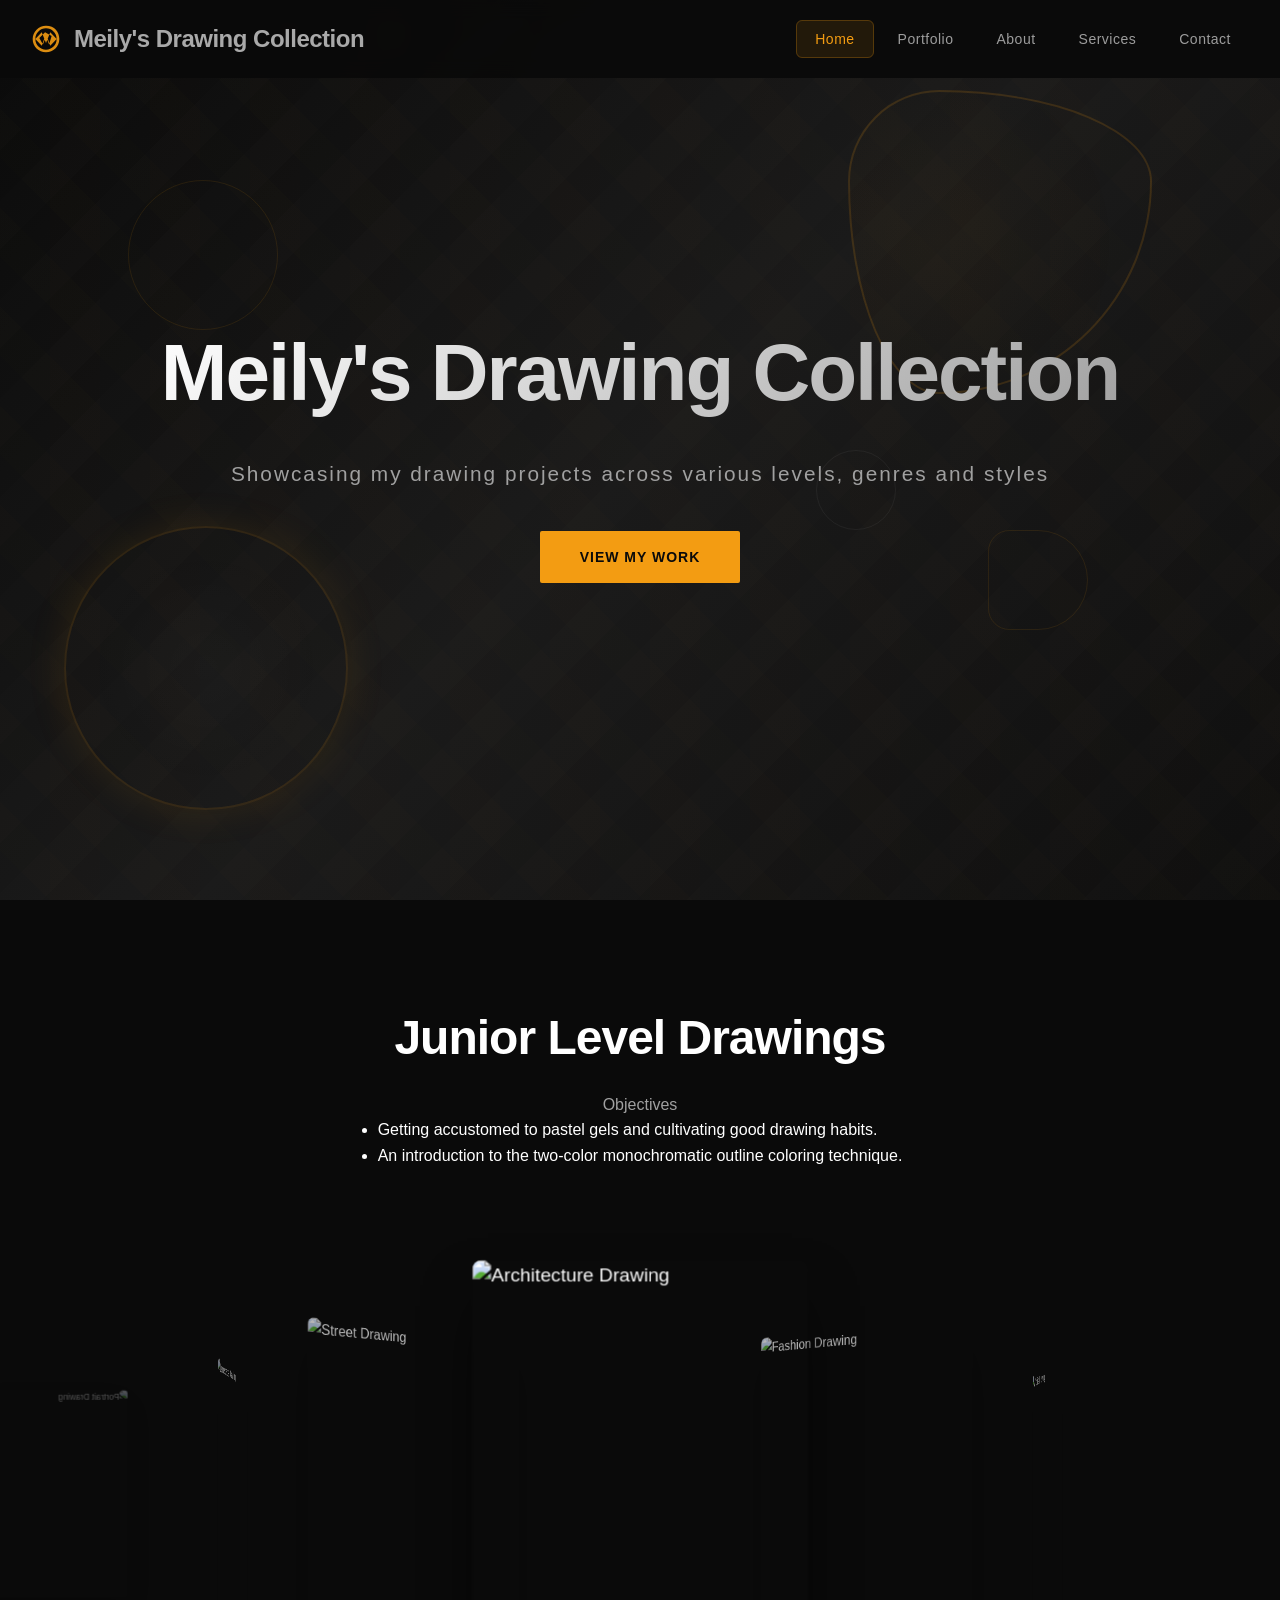
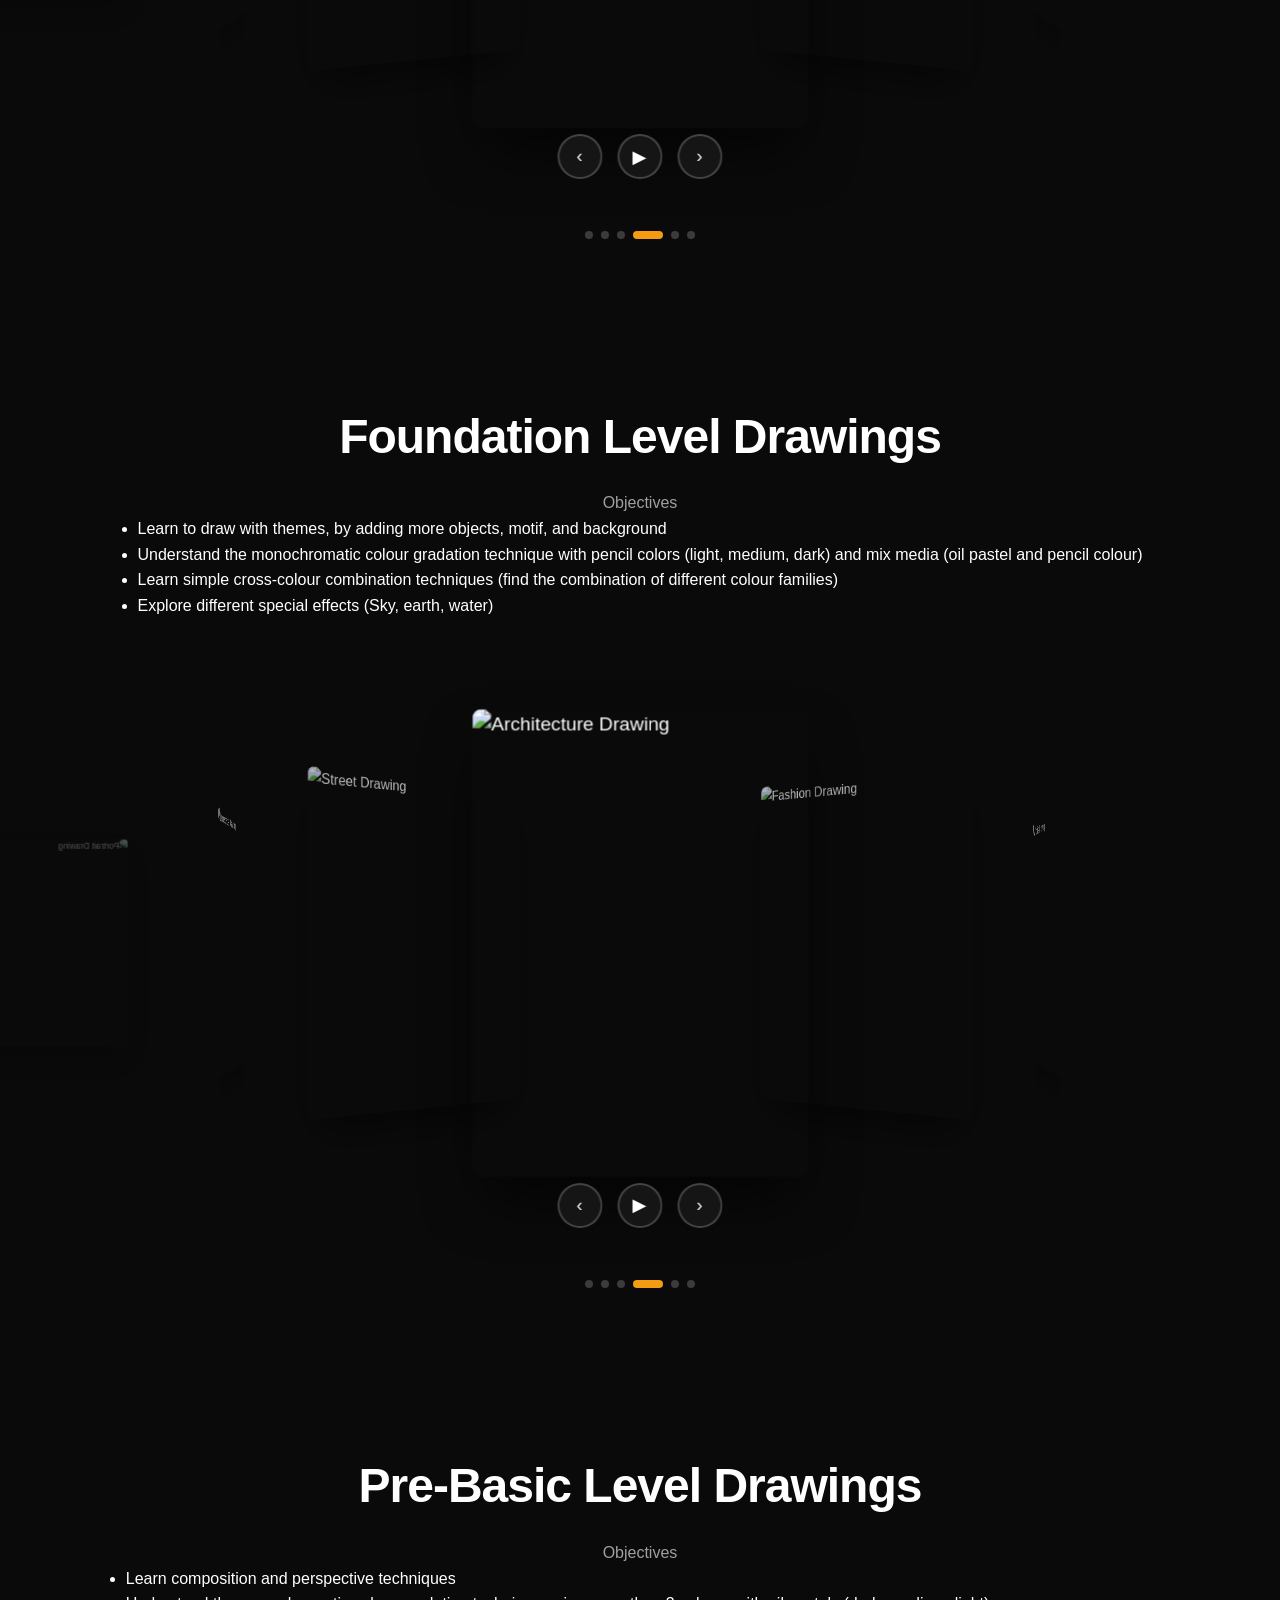
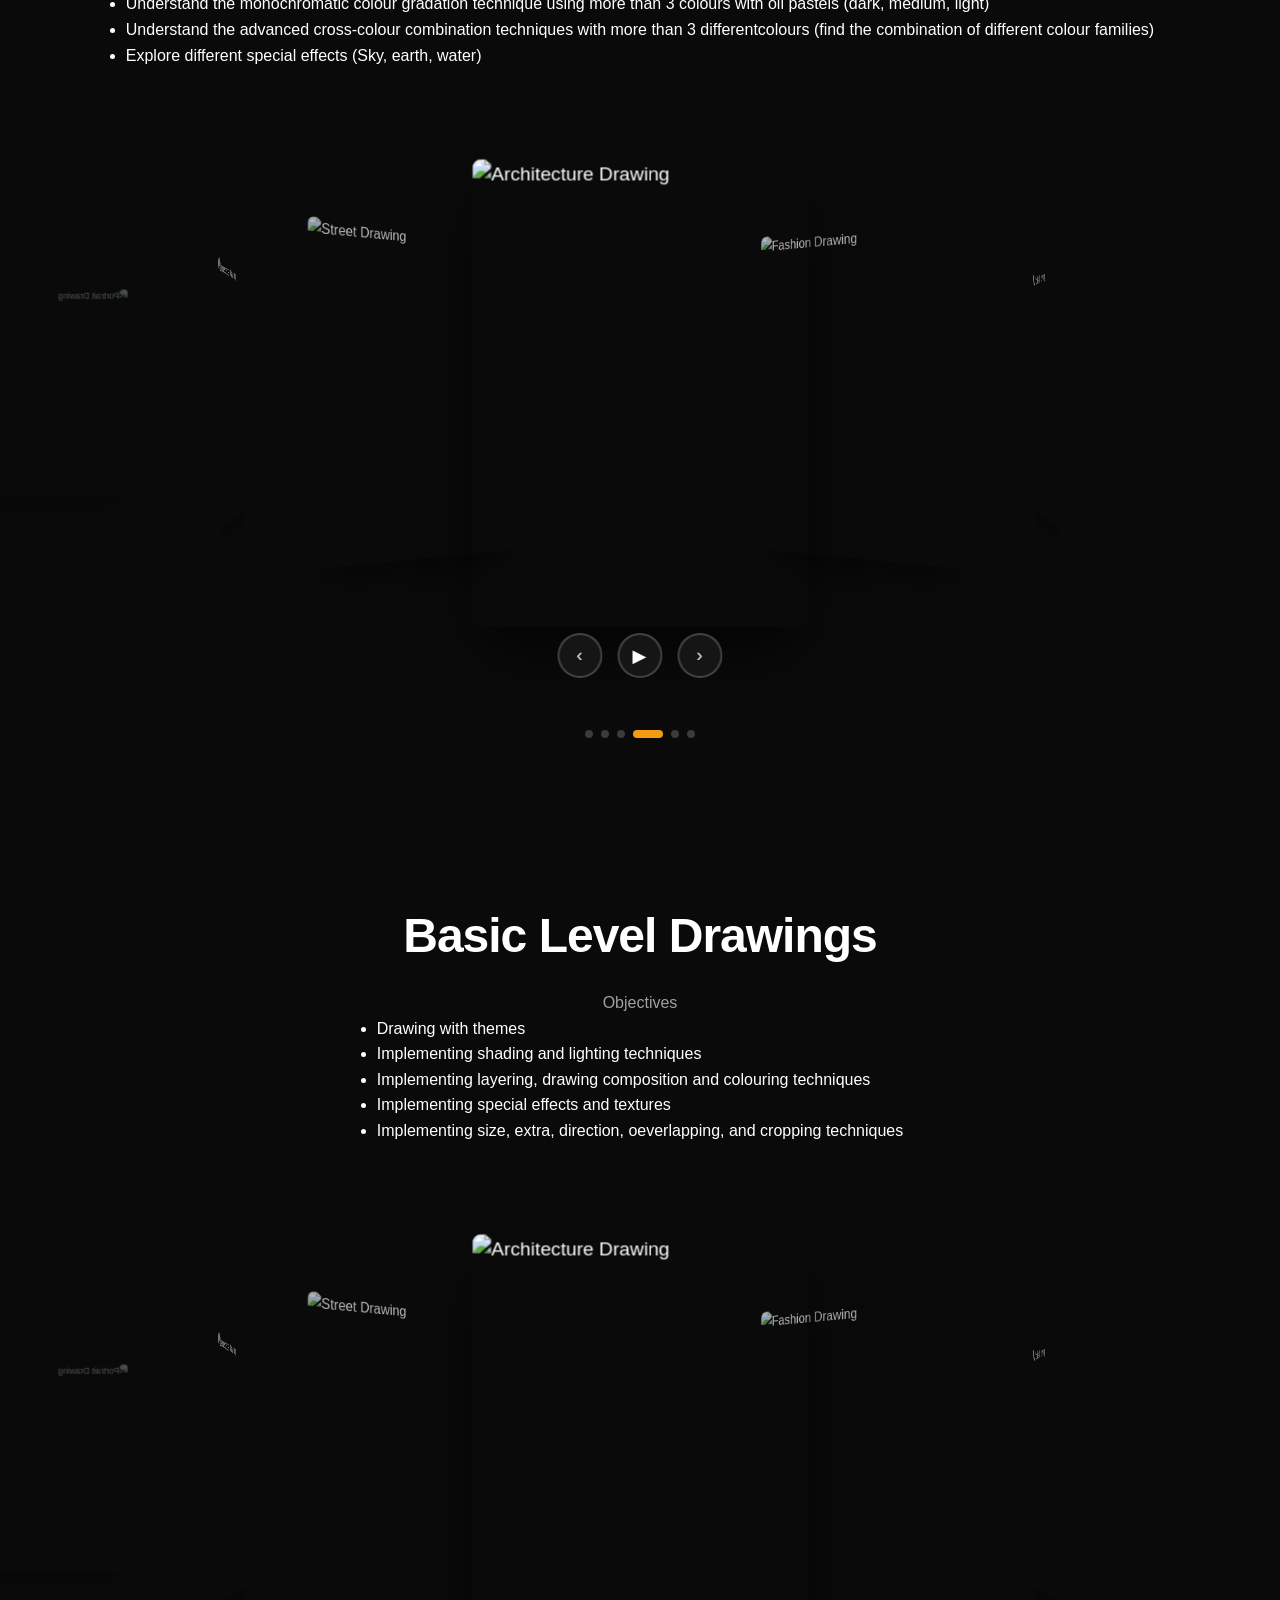
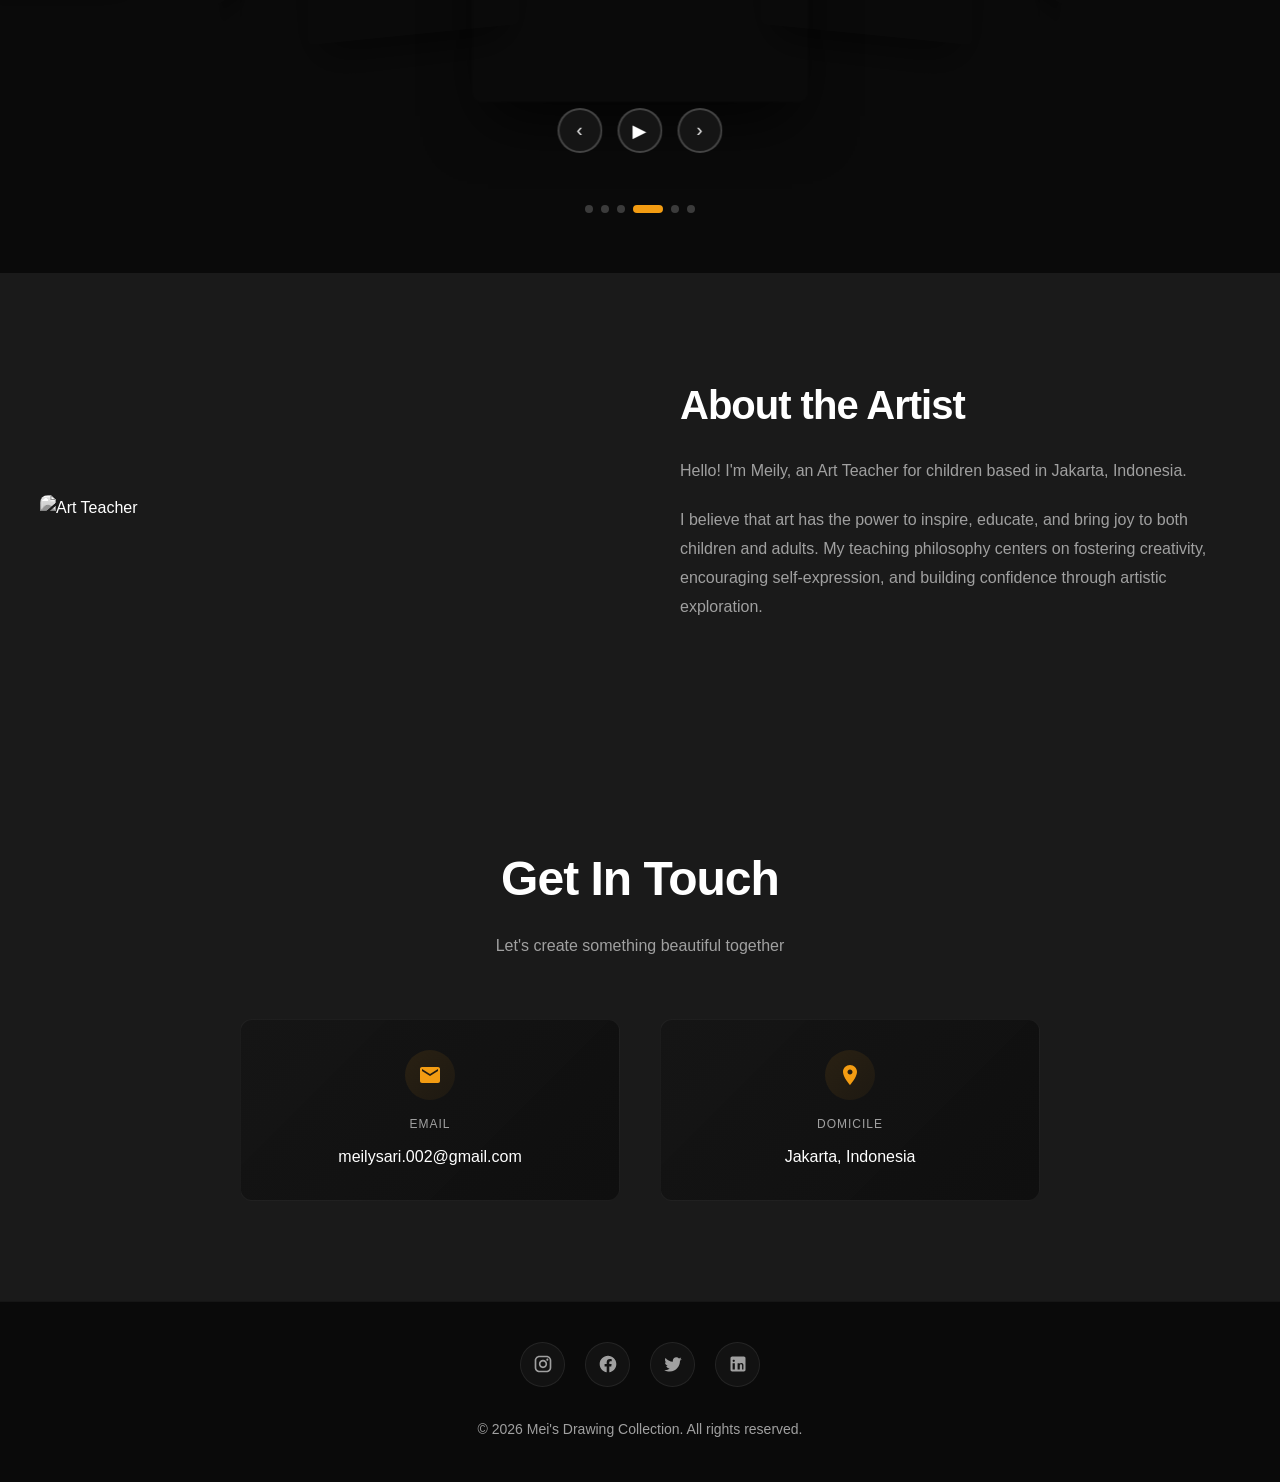
==== index.html @ 131a9d65 "Rename index2.html to index.html" ====
<!DOCTYPE html>
<html lang="en">
<head>
    <meta charset="UTF-8">
    <meta name="viewport" content="width=device-width, initial-scale=1.0">
    <title>Meily's Drawing Collection</title>
    <link rel="stylesheet" href="style2.css">
<!--

-->
</head>
<body>
    <!-- Loading Screen -->
    <div class="loading-screen" id="loadingScreen">
        <div class="loader"></div>
    </div>

    <!-- Header Navigation -->
    <header id="header">
        <nav>
            <a href="#home" class="logo">
                <svg viewBox="0 0 24 24" xmlns="http://www.w3.org/2000/svg">
                    <path d="M12 20C16.4 20 20 16.4 20 12C20 7.6 16.4 4 12 4C7.6 4 4 7.6 4 12C4 16.4 7.6 20 12 20M12 2C18.5 2 22 6.5 22 12C22 17.5 17.5 22 12 22C6.5 22 2 17.5 2 12C2 6.5 6.5 2 12 2M14.3 16.2L12 10L9.7 16.2L7 11.3L11.3 7L16.2 9.7L14.3 16.2M8.8 17L12 8L15.2 17L20 12L15.2 7L12 15L8.8 7L4 12L8.8 17Z"/>
                </svg>
                Meily's Drawing Collection
            </a>
            <ul class="nav-menu" id="navMenu">
                <li><a href="#home">Home</a></li>
                <li><a href="#portfolio">Portfolio</a></li>
                <li><a href="#about">About</a></li>
                <li><a href="#services">Services</a></li>
                <li><a href="#contact">Contact</a></li>
            </ul>
            <div class="menu-toggle" id="menuToggle">
                <span></span>
                <span></span>
                <span></span>
            </div>
        </nav>
    </header>

    <!-- Hero Section -->
    <section class="hero-section" id="home">
        <div class="hero-bg"></div>
        <div class="hero-shapes">
            <div class="floating-accent accent-1"></div>
            <div class="floating-accent accent-2"></div>
            <div class="floating-accent accent-3"></div>
        </div>
        <div class="hero-content reveal">
            <h1 class="hero-title">Meily's Drawing Collection</h1>
            <p class="hero-subtitle">Showcasing my drawing projects across various levels, genres and styles</p>
            <a href="#portfolio" class="cta-button">View My Work</a>
        </div>
    </section>

    <!-- Section Junior  -->
    <section class="portfolio-section" id="portfolio">
        <div class="section-header reveal">
            <h2 class="section-title">Junior Level Drawings</h2>
            <p class="section-subtitle">Objectives
                <ul style="text-align: left;">
                    <li>Getting accustomed to pastel gels and cultivating good drawing habits.</li>
                    <li>An introduction to the two-color monochromatic outline coloring technique.</li>
                </ul>
            </p>
        </div>

        <div class="coverflow-wrapper">
            <div class="coverflow-container" id="coverflowContainer">
                <!-- Junior Drawing 1 -->
                <div class="coverflow-item" data-index="0">
                    <img src="https://1drv.ms/i/c/ac53d8ec6e57d956/IQS_cByRU0D2QLh5yYr8UnWiAbpemM-QkU2bBr7iDI1usyY?width=2480&height=256" alt="Portrait Drawing" class="portfolio-image">
                </div>
                <!-- Junior Drawing 2 -->
                <div class="coverflow-item" data-index="1">
                    <img src="https://1drv.ms/i/c/ac53d8ec6e57d956/IQTS1OLnjafGT5siJeo9fgveAVx5fYFuPhZshMGn3Wwfw8M?width=2480&height=256" alt="Landscape Drawing" class="portfolio-image">
                    
                </div>
                <!-- Junior Drawing 3 -->
                <div class="coverflow-item" data-index="2">
                    <img src="https://1drv.ms/i/c/ac53d8ec6e57d956/IQTyA7u1B7Q7RIpHFqXCAoz4AY5opsoiIgbyuAWOi-Kr_eg?width=2480&height=256" alt="Street Drawing" class="portfolio-image">
                </div>

                <!-- Junior Drawing 4 -->
                <div class="coverflow-item" data-index="3">
                    <img src="https://1drv.ms/i/c/ac53d8ec6e57d956/IQRDZ-bz1NCDS4A3jJJdZtBjARpxjvk1rSzqmfIIe0i3tC4?width=2480&height=256" alt="Architecture Drawing" class="portfolio-image">
                </div>

                <!-- Junior Drawing 5 -->
                <div class="coverflow-item" data-index="4">
                    <img src="https://1drv.ms/i/c/ac53d8ec6e57d956/IQQ0sqCBtdqTSKTWullDzIZnAU0PYhQfrq-JQfpkmzqGZqA?width=2480&height=256" alt="Fashion Drawing" class="portfolio-image">
                </div>

                <!-- Junior Drawing 6 -->
                <div class="coverflow-item" data-index="5">
                    <img src="https://1drv.ms/i/c/ac53d8ec6e57d956/IQTMW1s9boGtTb4WKSRE-piTAdl590g84OwEQRVhMoJdUvs?width=2480&height=256" alt="Wildlife Drawing" class="portfolio-image">
                </div>
                <!-- Abstract Photography -->
                <!--<div class="coverflow-item" data-index="8">
                    <img src="E:\BELAJAR\PORTO_DRAWINGS\templatemo_615_amber_folio\templatemo_615_amber_folio\images\Junior Level Drawings\Junior Level Drawings.9.png" alt="Abstract Photography" class="portfolio-image">
                    <div class="portfolio-overlay">
                        <div class="portfolio-category">Abstract</div>
                        <h3 class="portfolio-title">Creative Vision</h3>
                        <p class="portfolio-description">Artistic and experimental works</p>
                    </div>
                </div>-->
            </div>

            <!-- Navigation Controls -->
            <div class="coverflow-controls">
                <button class="control-btn prev-btn" id="prevBtn">‹</button>
                <button class="control-btn play-pause-btn" id="playPauseBtn">▶</button>
                <button class="control-btn next-btn" id="nextBtn">›</button>
            </div>

            <!-- Indicators -->
            <div class="indicators" id="indicators">
                <div class="indicator active" data-index="0"></div>
                <div class="indicator" data-index="1"></div>
                <div class="indicator" data-index="2"></div>
                <div class="indicator" data-index="3"></div>
                <div class="indicator" data-index="4"></div>
                <div class="indicator" data-index="5"></div>
            </div>
        </div>
    </section>

    <!-- Section Foundation Level Drawings -->
    <section class="portfolio-section" id="portfolio-foundation">
        <div class="section-header reveal">
            <h2 class="section-title">Foundation Level Drawings</h2>
            <p class="section-subtitle">Objectives
                <ul style="text-align: left;">
                    <li>Learn to draw with themes, by adding more objects, motif, and background</li>
                    <li>Understand the monochromatic colour gradation technique with pencil colors (light, medium, dark) and mix media (oil pastel and pencil colour)</li>
                    <li>Learn simple cross-colour combination techniques (find the combination of different colour families) </li>
                    <li>Explore different special effects (Sky, earth, water)</li>
                </ul>
            </p>
        </div>

        <div class="coverflow-wrapper">
            <div class="coverflow-container" id="coverflowContainer">
                <!-- Foundation Drawing 1 -->
                <div class="coverflow-item" data-index="0">
                    <img src="https://1drv.ms/i/c/ac53d8ec6e57d956/IQSWNCsLBwFbQ6fz2uQ-r8HSATMRu3AS4cfFN5zoYkMJx1E?width=2480&height=256" alt="Portrait Drawing" class="portfolio-image">
                </div>
                <!-- Foundation Drawing 2 -->
                <div class="coverflow-item" data-index="1">
                    <img src="https://1drv.ms/i/c/ac53d8ec6e57d956/IQRi9CosZkP7TKVJ1Yv3g1wQATBEFEDpPUPn6h80-xTP1Gw" alt="Landscape Drawing" class="portfolio-image">
                    
                </div>
                <!-- Foundation Drawing 3 -->
                <div class="coverflow-item" data-index="2">
                    <img src="https://1drv.ms/i/c/ac53d8ec6e57d956/IQSkswN0p1rHSI88GBc-TbpbAW6RVn9dn4uGPL_x42WJu9o?width=2480&height=256" alt="Street Drawing" class="portfolio-image">
                </div>

                <!-- Foundation Drawing 4 -->
                <div class="coverflow-item" data-index="3">
                    <img src="https://1drv.ms/i/c/ac53d8ec6e57d956/IQQu_nNlv7tHSKlqtZttVCTJAeBP2eTy2xMZ0EFdc08DO5M?width=2480&height=256" alt="Architecture Drawing" class="portfolio-image">
                </div>

                <!-- Foundation Drawing 5 -->
                <div class="coverflow-item" data-index="4">
                    <img src="https://1drv.ms/i/c/ac53d8ec6e57d956/IQSXV2JmoSSgRYufLZB0fKK7AXeuS8HQcHvTeXnT1GhcDas?width=2480&height=256" alt="Fashion Drawing" class="portfolio-image">
                </div>

                <!-- Foundation Drawing 6 -->
                <div class="coverflow-item" data-index="5">
                    <img src="https://1drv.ms/i/c/ac53d8ec6e57d956/IQRs0Eh4pd7cS4papZ_iqMKFATzjIu4_vVZjsiC5MT-ZZ34?width=2480&height=256" alt="Wildlife Drawing" class="portfolio-image">
                </div>
                <!-- Abstract Photography -->
                <!--<div class="coverflow-item" data-index="8">
                    <img src="E:\BELAJAR\PORTO_DRAWINGS\templatemo_615_amber_folio\templatemo_615_amber_folio\images\Foundation Level Drawings\Foundation Level Drawings.9.png" alt="Abstract Photography" class="portfolio-image">
                    <div class="portfolio-overlay">
                        <div class="portfolio-category">Abstract</div>
                        <h3 class="portfolio-title">Creative Vision</h3>
                        <p class="portfolio-description">Artistic and experimental works</p>
                    </div>
                </div>-->
            </div>

            <!-- Navigation Controls -->
            <div class="coverflow-controls">
                <button class="control-btn prev-btn" id="prevBtn">‹</button>
                <button class="control-btn play-pause-btn" id="playPauseBtn">▶</button>
                <button class="control-btn next-btn" id="nextBtn">›</button>
            </div>

            <!-- Indicators -->
            <div class="indicators" id="indicators">
                <div class="indicator active" data-index="0"></div>
                <div class="indicator" data-index="1"></div>
                <div class="indicator" data-index="2"></div>
                <div class="indicator" data-index="3"></div>
                <div class="indicator" data-index="4"></div>
                <div class="indicator" data-index="5"></div>
            </div>
        </div>
    </section>

    <!-- Section Pre-Basic Level Drawings -->
    <section class="portfolio-section" id="portfolio-prebasic">
        <div class="section-header reveal">
            <h2 class="section-title">Pre-Basic Level Drawings</h2>
            <p class="section-subtitle">Objectives
                <ul style="text-align: left;">
                    <li>Learn composition and perspective techniques </li>
                    <li>Understand the monochromatic colour gradation technique using more than 3 colours with oil pastels (dark, medium, light)</li>
                    <li>Understand the advanced cross-colour combination techniques with more than 3 differentcolours (find the combination of different colour families) </li>
                    <li>Explore different special effects (Sky, earth, water)</li>
                </ul>
            </p>
        </div>

        <div class="coverflow-wrapper">
            <div class="coverflow-container" id="coverflowContainer">
                <!-- Pre-Basic Drawing 1 -->
                <div class="coverflow-item" data-index="0">
                    <img src="https://1drv.ms/i/c/ac53d8ec6e57d956/IQQAeWqKDW1qQKhaoYwKQlDtASf3zjdlOy9q5lyRW7J_QLQ?width=2480&height=256" alt="Portrait Drawing" class="portfolio-image">
                </div>
                <!-- Pre-Basic Drawing 2 -->
                <div class="coverflow-item" data-index="1">
                    <img src="https://1drv.ms/i/c/ac53d8ec6e57d956/IQTOZ1M8II9bQIkeyuDFEhkMARwSdK5l62nOsVb9jpmTemU?width=2480&height=256" alt="Landscape Drawing" class="portfolio-image">
                    
                </div>
                <!-- Pre-Basic Drawing 3 -->
                <div class="coverflow-item" data-index="2">
                    <img src="https://1drv.ms/i/c/ac53d8ec6e57d956/IQTDYm2jk_3nTIzMnhi0eeBcAYHfVdTlymjMWyVwSQEhYd4?width=2480&height=256" alt="Street Drawing" class="portfolio-image">
                </div>

                <!-- Pre-Basic Drawing 4 -->
                <div class="coverflow-item" data-index="3">
                    <img src="https://1drv.ms/i/c/ac53d8ec6e57d956/IQSrlkfFq1x5SINfSPZ2ayxOAR9Qou7nVuxqUqpHC5LKtNc?width=2480&height=256" alt="Architecture Drawing" class="portfolio-image">
                </div>

                <!-- Pre-Basic Drawing 5 -->
                <div class="coverflow-item" data-index="4">
                    <img src="https://1drv.ms/i/c/ac53d8ec6e57d956/IQRI-XZBQyeQSI5T9npsSO2HAUjNFqZ8kS6ljIBe_EnW0eo?width=2480&height=256" alt="Fashion Drawing" class="portfolio-image">
                </div>

                <!-- Pre-Basic Drawing 6 -->
                <div class="coverflow-item" data-index="5">
                    <img src="https://1drv.ms/i/c/ac53d8ec6e57d956/IQSFVZG0YzTWQ74MFVZorl_1ARPiP-Ya-sXHn2FUtM6LXIU?width=2480&height=256" alt="Wildlife Drawing" class="portfolio-image">
                </div>
                <!-- Abstract Photography -->
                <!--<div class="coverflow-item" data-index="8">
                    <img src="images\Pre-Basic Level Drawings\pre-Basic Level Drawings.9.png" alt="Abstract Photography" class="portfolio-image">
                    <div class="portfolio-overlay">
                        <div class="portfolio-category">Abstract</div>
                        <h3 class="portfolio-title">Creative Vision</h3>
                        <p class="portfolio-description">Artistic and experimental works</p>
                    </div>
                </div>-->
            </div>

            <!-- Navigation Controls -->
            <div class="coverflow-controls">
                <button class="control-btn prev-btn" id="prevBtn">‹</button>
                <button class="control-btn play-pause-btn" id="playPauseBtn">▶</button>
                <button class="control-btn next-btn" id="nextBtn">›</button>
            </div>

            <!-- Indicators -->
            <div class="indicators" id="indicators">
                <div class="indicator active" data-index="0"></div>
                <div class="indicator" data-index="1"></div>
                <div class="indicator" data-index="2"></div>
                <div class="indicator" data-index="3"></div>
                <div class="indicator" data-index="4"></div>
                <div class="indicator" data-index="5"></div>
            </div>
        </div>
    </section>

    <!-- Section Basic Level Drawings -->
    <section class="portfolio-section" id="portfolio-basic">
        <div class="section-header reveal">
            <h2 class="section-title">Basic Level Drawings</h2>
            <p class="section-subtitle">Objectives
                <ul style="text-align: left;">
                    <li>Drawing with themes</li>
                    <li>Implementing shading and lighting techniques</li>
                    <li>Implementing layering, drawing composition and colouring techniques</li>
                    <li>Implementing special effects and textures</li>
                    <li>Implementing size, extra, direction, oeverlapping, and cropping techniques</li>
                </ul>
            </p>
        </div>

        <div class="coverflow-wrapper">
            <div class="coverflow-container" id="coverflowContainer">
                <!-- Basic Drawing 1 -->
                <div class="coverflow-item" data-index="0">
                    <img src="https://1drv.ms/i/c/ac53d8ec6e57d956/IQTKzC-yybvfSLtLT88i1mBKAaKcC4fNEXTgP5IoyNUe8Ws?width=2480&height=256" alt="Portrait Drawing" class="portfolio-image">
                </div>
                <!-- Basic Drawing 2 -->
                <div class="coverflow-item" data-index="1">
                    <img src="https://1drv.ms/i/c/ac53d8ec6e57d956/IQQFf2k0BH7kQ640QMtTdHdTAUvcfWUpz7dK6K3Vx41WxgA?width=2480&height=256" alt="Landscape Drawing" class="portfolio-image">
                    
                </div>
                <!-- Basic Drawing 3 -->
                <div class="coverflow-item" data-index="2">
                    <img src="https://1drv.ms/i/c/ac53d8ec6e57d956/IQSzzYYwr26qSIMddDw9fnLbAf8ra4J8HywTCMDiZYDH3gc?width=2480&height=256" alt="Street Drawing" class="portfolio-image">
                </div>

                <!-- Basic Drawing 4 -->
                <div class="coverflow-item" data-index="3">
                    <img src="https://1drv.ms/i/c/ac53d8ec6e57d956/IQThh3lCISM0TazIjFVaZfEmASKYkpka36nOVbVYyhDSIsE?width=2480&height=256" alt="Architecture Drawing" class="portfolio-image">
                </div>

                <!-- Basic Drawing 5 -->
                <div class="coverflow-item" data-index="4">
                    <img src="https://1drv.ms/i/c/ac53d8ec6e57d956/IQTJ8Bqe7aH-SZYH2toYT8FQAW89zy2e1qJDPk2lbz5c_Hw?width=2480&height=256" alt="Fashion Drawing" class="portfolio-image">
                </div>

                <!-- Basic Drawing 6 -->
                <div class="coverflow-item" data-index="5">
                    <img src="https://1drv.ms/i/c/ac53d8ec6e57d956/IQSaPSbjR32wQ4ygFQj7kuomAWgK1NWvcYb4Y90yPt_1RUQ?width=2480&height=256" alt="Wildlife Drawing" class="portfolio-image">
                </div>
                <!-- Abstract Photography -->
                <!--<div class="coverflow-item" data-index="8">
                    <img src="images\Pre-Basic Level Drawings\pre-Basic Level Drawings.9.png" alt="Abstract Photography" class="portfolio-image">
                    <div class="portfolio-overlay">
                        <div class="portfolio-category">Abstract</div>
                        <h3 class="portfolio-title">Creative Vision</h3>
                        <p class="portfolio-description">Artistic and experimental works</p>
                    </div>
                </div>-->
            </div>

            <!-- Navigation Controls -->
            <div class="coverflow-controls">
                <button class="control-btn prev-btn" id="prevBtn">‹</button>
                <button class="control-btn play-pause-btn" id="playPauseBtn">▶</button>
                <button class="control-btn next-btn" id="nextBtn">›</button>
            </div>

            <!-- Indicators -->
            <div class="indicators" id="indicators">
                <div class="indicator active" data-index="0"></div>
                <div class="indicator" data-index="1"></div>
                <div class="indicator" data-index="2"></div>
                <div class="indicator" data-index="3"></div>
                <div class="indicator" data-index="4"></div>
                <div class="indicator" data-index="5"></div>
            </div>
        </div>
    </section>


    <!-- About Section -->
    <section class="about-section" id="about">
        <div class="about-container reveal">
            <div class="about-image">
                <img src="https://1drv.ms/i/c/ac53d8ec6e57d956/IQR6sSfMrQiHT5tRBRg_ozYzAabnWOfs4zMGomhd9YOyVTA?width=768&height=660" alt="Art Teacher">
            </div>
            <div class="about-content">
                <h2>About the Artist</h2>
                <p>Hello! I'm Meily, an Art Teacher for children based in Jakarta, Indonesia.</p>
                <p>I believe that art has the power to inspire, educate, and bring joy to both children and adults. 
                    My teaching philosophy centers on fostering creativity, encouraging self-expression, and building confidence through artistic exploration.</p>
                
                <!--<div class="stats">
                    <div class="stat-item">
                        <div class="stat-number">500+</div>
                        <div class="stat-label">Projects</div>
                    </div>
                    <div class="stat-item">
                        <div class="stat-number">10+</div>
                        <div class="stat-label">Years</div>
                    </div>
                    <div class="stat-item">
                        <div class="stat-number">50+</div>
                        <div class="stat-label">Awards</div>
                    </div>
                </div>-->
            </div>
        </div>
    </section>

    <!-- Services Section -->
    <!-- <section class="services-section" id="services">
        <div class="services-container">
            <div class="section-header reveal">
                <h2 class="section-title">Services Offered</h2>
                <p class="section-subtitle">Professional photography services tailored to capture your vision</p>
            </div>

            <div class="services-grid reveal">
                <div class="service-card">
                    <div class="service-icon">
                        <svg viewBox="0 0 24 24" xmlns="http://www.w3.org/2000/svg">
                            <path d="M12 2C10.34 2 9 3.34 9 5C9 6.66 10.34 8 12 8C13.66 8 15 6.66 15 5C15 3.34 13.66 2 12 2ZM12 9C8.69 9 6 11.69 6 15C6 16.66 6.56 18.17 7.5 19.32V22L12 20L16.5 22V19.32C17.44 18.17 18 16.66 18 15C18 11.69 15.31 9 12 9Z"/>
                        </svg>
                    </div>
                    <h3 class="service-title">Portrait Sessions</h3>
                    <p class="service-description">Professional headshots, personal branding, and lifestyle portraits. Each session includes consultation, styling guidance, and expert retouching.</p>
                    <div class="service-price">Starting at $450</div>
                </div>

                <div class="service-card">
                    <div class="service-icon">
                        <svg viewBox="0 0 24 24" xmlns="http://www.w3.org/2000/svg">
                            <path d="M12 6.5C12 5.67 11.33 5 10.5 5S9 5.67 9 6.5 9.67 8 10.5 8 12 7.33 12 6.5M13.5 5C12.67 5 12 5.67 12 6.5S12.67 8 13.5 8 15 7.33 15 6.5 14.33 5 13.5 5M12 21.35L5.35 14.7C3.58 12.93 2.61 10.54 2.61 8.04C2.61 3.74 6.05 0.25 10.36 0.21C14.72 0.17 18.29 3.69 18.29 8C18.29 10.53 17.34 12.88 15.58 14.65L12 21.35Z"/>
                        </svg>
                    </div>
                    <h3 class="service-title">Wedding Photography</h3>
                    <p class="service-description">Complete wedding day coverage from preparation to reception. Includes engagement session, two photographers, and premium album design.</p>
                    <div class="service-price">Starting at $2,800</div>
                </div>

                <div class="service-card">
                    <div class="service-icon">
                        <svg viewBox="0 0 24 24" xmlns="http://www.w3.org/2000/svg">
                            <path d="M19 3H14.82C14.4 1.84 13.3 1 12 1S9.6 1.84 9.18 3H5C3.9 3 3 3.9 3 5V19C3 20.1 3.9 21 5 21H19C20.1 21 21 20.1 21 19V5C21 3.9 20.1 3 19 3ZM12 3C12.55 3 13 3.45 13 4S12.55 5 12 5 11 4.55 11 4 11.45 3 12 3ZM12 18L8 14H11V9H13V14H16L12 18Z"/>
                        </svg>
                    </div>
                    <h3 class="service-title">Commercial Work</h3>
                    <p class="service-description">Product photography, corporate events, architectural shoots, and marketing campaigns. High-resolution images with commercial licensing.</p>
                    <div class="service-price">Custom Pricing</div>
                </div>

                <div class="service-card">
                    <div class="service-icon">
                        <svg viewBox="0 0 24 24" xmlns="http://www.w3.org/2000/svg">
                            <path d="M20.5 11H19V7C19 5.9 18.1 5 17 5H13V3.5C13 2.12 11.88 1 10.5 1S8 2.12 8 3.5V5H4C2.9 5 2 5.9 2 7V10.8H3.5C4.99 10.8 6.2 12.01 6.2 13.5S4.99 16.2 3.5 16.2H2V20C2 21.1 2.9 22 4 22H7.8V20.5C7.8 19.01 9.01 17.8 10.5 17.8S13.2 19.01 13.2 20.5V22H17C18.1 22 19 21.1 19 20V16H20.5C21.88 16 23 14.88 23 13.5S21.88 11 20.5 11Z"/>
                        </svg>
                    </div>
                    <h3 class="service-title">Fine Art Prints</h3>
                    <p class="service-description">Museum-quality giclée prints on archival paper. Limited editions with certificates of authenticity. Custom framing available.</p>
                    <div class="service-price">Starting at $180</div>
                </div>

                <div class="service-card">
                    <div class="service-icon">
                        <svg viewBox="0 0 24 24" xmlns="http://www.w3.org/2000/svg">
                            <path d="M12 2L2 7V9C2 14.55 5.84 19.74 11 21C16.16 19.74 20 14.55 20 9V7L12 2ZM12 11.5L9 8.5L10.41 7.09L12 8.67L15.59 5.09L17 6.5L12 11.5Z"/>
                        </svg>
                    </div>
                    <h3 class="service-title">Photo Editing</h3>
                    <p class="service-description">Professional retouching, color grading, and composite creation. Fast turnaround with unlimited revisions until perfect.</p>
                    <div class="service-price">$50 per hour</div>
                </div>

                <div class="service-card">
                    <div class="service-icon">
                        <svg viewBox="0 0 24 24" xmlns="http://www.w3.org/2000/svg">
                            <path d="M12 2C6.48 2 2 6.48 2 12S6.48 22 12 22 22 17.52 22 12 17.52 2 12 2ZM11 17L6 12L7.41 10.59L11 14.17L16.59 8.59L18 10L11 17Z"/>
                        </svg>
                    </div>
                    <h3 class="service-title">Photography Workshops</h3>
                    <p class="service-description">One-on-one mentoring sessions, group workshops, and online masterclasses. Learn composition, lighting, and post-processing techniques.</p>
                    <div class="service-price">Starting at $200</div>
                </div>
            </div>
        </div>
    </section>-->

    <!-- Contact Section -->
    <section class="contact-section" id="contact">
        <div class="contact-container">
            <div class="section-header reveal">
                <h2 class="section-title">Get In Touch</h2>
                <p class="section-subtitle">Let's create something beautiful together</p>
            </div>

            <div class="contact-info reveal">
                <a href="mailto:hello@capture.com" class="contact-item">
                    <div class="contact-icon">
                        <svg viewBox="0 0 24 24" xmlns="http://www.w3.org/2000/svg">
                            <path d="M20 4H4C2.9 4 2 4.9 2 6V18C2 19.1 2.9 20 4 20H20C21.1 20 22 19.1 22 18V6C22 4.9 21.1 4 20 4ZM20 8L12 13L4 8V6L12 11L20 6V8Z"/>
                        </svg>
                    </div>
                    <div class="contact-label">Email</div>
                    <div class="contact-value">meilysari.002@gmail.com</div>
                </a>

                <!--<a href="tel:+1234567890" class="contact-item">
                    <div class="contact-icon">
                        <svg viewBox="0 0 24 24" xmlns="http://www.w3.org/2000/svg">
                            <path d="M6.62 10.79C8.06 13.62 10.38 15.94 13.21 17.38L15.41 15.18C15.69 14.9 16.08 14.82 16.43 14.93C17.55 15.3 18.75 15.5 20 15.5C20.55 15.5 21 15.95 21 16.5V20C21 20.55 20.55 21 20 21C10.61 21 3 13.39 3 4C3 3.45 3.45 3 4 3H7.5C8.05 3 8.5 3.45 8.5 4C8.5 5.25 8.7 6.45 9.07 7.57C9.18 7.92 9.1 8.31 8.82 8.59L6.62 10.79Z"/>
                        </svg>
                    </div>
                    <div class="contact-label">Phone</div>
                    <div class="contact-value">+62 8211828</div>
                </a>-->

                <a href="https://maps.google.com/?q=New+York+USA" target="_blank" rel="noopener" class="contact-item">
                    <div class="contact-icon">
                        <svg viewBox="0 0 24 24" xmlns="http://www.w3.org/2000/svg">
                            <path d="M12 2C8.13 2 5 5.13 5 9C5 14.25 12 22 12 22S19 14.25 19 9C19 5.13 15.87 2 12 2ZM12 11.5C10.62 11.5 9.5 10.38 9.5 9S10.62 6.5 12 6.5S14.5 7.62 14.5 9S13.38 11.5 12 11.5Z"/>
                        </svg>
                    </div>
                    <div class="contact-label">Domicile</div>
                    <div class="contact-value">Jakarta, Indonesia</div>
                </a>
            </div>
        </div>
    </section>

    <!-- Footer -->
    <footer>
        <div class="footer-content">
            <div class="social-links">
                <a href="https://instagram.com" target="_blank" rel="noopener" class="social-link" aria-label="Instagram">
                    <svg viewBox="0 0 24 24" xmlns="http://www.w3.org/2000/svg">
                        <path d="M7.8 2H16.2C19.4 2 22 4.6 22 7.8V16.2C22 19.4 19.4 22 16.2 22H7.8C4.6 22 2 19.4 2 16.2V7.8C2 4.6 4.6 2 7.8 2M7.6 4C5.61 4 4 5.61 4 7.6V16.4C4 18.39 5.61 20 7.6 20H16.4C18.39 20 20 18.39 20 16.4V7.6C20 5.61 18.39 4 16.4 4H7.6M17.25 5.5C17.94 5.5 18.5 6.06 18.5 6.75S17.94 8 17.25 8S16 7.44 16 6.75S16.56 5.5 17.25 5.5M12 7C14.76 7 17 9.24 17 12S14.76 17 12 17S7 14.76 7 12S9.24 7 12 7M12 9C10.34 9 9 10.34 9 12S10.34 15 12 15S15 13.66 15 12S13.66 9 12 9Z"/>
                    </svg>
                </a>
                <a href="https://facebook.com/templatemo" target="_blank" rel="noopener" class="social-link" aria-label="Facebook">
                    <svg viewBox="0 0 24 24" xmlns="http://www.w3.org/2000/svg">
                        <path d="M12 2.04C6.5 2.04 2 6.53 2 12.06C2 17.06 5.66 21.21 10.44 21.96V14.96H7.9V12.06H10.44V9.85C10.44 7.34 11.93 5.96 14.22 5.96C15.31 5.96 16.45 6.15 16.45 6.15V8.62H15.19C13.95 8.62 13.56 9.39 13.56 10.18V12.06H16.34L15.89 14.96H13.56V21.96C18.34 21.21 22 17.06 22 12.06C22 6.53 17.5 2.04 12 2.04Z"/>
                    </svg>
                </a>
                <a href="https://x.com/minthu" target="_blank" rel="noopener" class="social-link" aria-label="Twitter">
                    <svg viewBox="0 0 24 24" xmlns="http://www.w3.org/2000/svg">
                        <path d="M22.46 6C21.69 6.35 20.86 6.58 20 6.69C20.88 6.16 21.56 5.32 21.88 4.31C21.05 4.81 20.13 5.16 19.16 5.36C18.37 4.5 17.26 4 16 4C13.65 4 11.73 5.92 11.73 8.29C11.73 8.63 11.77 8.96 11.84 9.27C8.28 9.09 5.11 7.38 3 4.79C2.63 5.42 2.42 6.16 2.42 6.94C2.42 8.43 3.17 9.75 4.33 10.5C3.62 10.5 2.96 10.3 2.38 10V10.03C2.38 12.11 3.86 13.85 5.82 14.24C5.46 14.34 5.08 14.39 4.69 14.39C4.42 14.39 4.15 14.36 3.89 14.31C4.43 16 6 17.26 7.89 17.29C6.43 18.45 4.58 19.13 2.56 19.13C2.22 19.13 1.88 19.11 1.54 19.07C3.44 20.29 5.74 21 8.23 21C16 21 20.33 14.46 20.33 8.79C20.33 8.6 20.33 8.42 20.32 8.23C21.16 7.63 21.88 6.87 22.46 6Z"/>
                    </svg>
                </a>
                <a href="https://linkedin.com" target="_blank" rel="noopener" class="social-link" aria-label="LinkedIn">
                    <svg viewBox="0 0 24 24" xmlns="http://www.w3.org/2000/svg">
                        <path d="M19 3C19.55 3 20.05 3.21 20.41 3.59C20.79 3.95 21 4.45 21 5V19C21 19.55 20.79 20.05 20.41 20.41C20.05 20.79 19.55 21 19 21H5C4.45 21 3.95 20.79 3.59 20.41C3.21 20.05 3 19.55 3 19V5C3 4.45 3.21 3.95 3.59 3.59C3.95 3.21 4.45 3 5 3H19M18.5 18.5V13.2C18.5 11.87 17.45 10.82 16.12 10.82C15.21 10.82 14.46 11.37 14.17 12.15V11H11.5V18.5H14.17V13.57C14.17 12.82 14.79 12.2 15.54 12.2C16.29 12.2 16.91 12.82 16.91 13.57V18.5H18.5M6.88 9.57C7.63 9.57 8.25 8.96 8.25 8.21C8.25 7.46 7.63 6.84 6.88 6.84C6.13 6.84 5.5 7.46 5.5 8.21C5.5 8.96 6.13 9.57 6.88 9.57M8.21 18.5V11H5.5V18.5H8.21Z"/>
                    </svg>
                </a>
            </div>
            <p class="footer-text">
                © 2026 Mei's Drawing Collection. All rights reserved.<br>
                <!--Design: <a href="https://templatemo.com" target="_blank" rel="noopener">TemplateMo</a>-->
            </p>
        </div>
    </footer>
    <script src="js2.js"></script>
</body>
</html>
---- style2.css ----
@charset "utf-8";
/* 

CSS Document 

TemplateMo 615 Amber Folio

https://templatemo.com/tm-615-amber-folio

*/

* {
	margin: 0;
	padding: 0;
	box-sizing: border-box;
}

:root {
	--primary-dark: #0a0a0a;
	--secondary-dark: #1a1a1a;
	--accent-color: #f39c12;
	--text-light: #ffffff;
	--text-gray: #a0a0a0;
	--card-dark: #151515;
}

html {
	scroll-behavior: smooth;
}

body {
	font-family: 'Inter', -apple-system, BlinkMacSystemFont, 'Segoe UI', sans-serif;
	background: var(--primary-dark);
	color: var(--text-light);
	overflow-x: hidden;
	line-height: 1.6;
}

/* Custom Scrollbar */
::-webkit-scrollbar {
	width: 8px;
}

::-webkit-scrollbar-track {
	background: var(--secondary-dark);
}

::-webkit-scrollbar-thumb {
	background: var(--accent-color);
	border-radius: 4px;
}

/* Header Navigation */
header {
	position: fixed;
	top: 0;
	left: 0;
	right: 0;
	background: rgba(10, 10, 10, 0.95);
	backdrop-filter: blur(10px);
	z-index: 1000;
	padding: 20px 0;
	transition: all 0.3s ease;
}

header.scrolled {
	padding: 15px 0;
	background: rgba(10, 10, 10, 0.98);
}

nav {
	max-width: 1400px;
	margin: 0 auto;
	padding: 0 30px;
	display: flex;
	justify-content: space-between;
	align-items: center;
}

.logo {
	font-size: 24px;
	font-weight: 700;
	letter-spacing: -0.5px;
	color: rgba(255, 255, 255, 0.65);
	text-decoration: none;
	display: flex;
	align-items: center;
	gap: 12px;
	transition: all 0.3s ease;
}

.logo:hover {
	color: rgba(255, 255, 255, 0.85);
}

.logo svg {
	width: 32px;
	height: 32px;
	fill: var(--accent-color);
	opacity: 0.9;
	transition: all 0.3s ease;
}

.logo:hover svg {
	opacity: 1;
	transform: rotate(-5deg) scale(1.05);
}

.nav-menu {
	display: flex;
	list-style: none;
	gap: 5px;
}

.nav-menu a {
	color: rgba(255, 255, 255, 0.6);
	text-decoration: none;
	font-size: 14px;
	font-weight: 500;
	letter-spacing: 0.5px;
	padding: 10px 18px;
	position: relative;
	transition: all 0.3s ease;
	border-radius: 6px;
	background: transparent;
	border: 1px solid transparent;
}

.nav-menu a::before {
	content: '';
	position: absolute;
	top: 50%;
	left: 50%;
	width: 0;
	height: 0;
	background: radial-gradient(circle, rgba(243, 156, 18, 0.15) 0%, transparent 70%);
	border-radius: 50%;
	transform: translate(-50%, -50%);
	transition: all 0.4s ease;
	z-index: -1;
}

.nav-menu a:hover {
	color: rgba(255, 255, 255, 0.9);
	background: linear-gradient(135deg,
			rgba(243, 156, 18, 0.08) 0%,
			rgba(243, 156, 18, 0.03) 100%);
	border-color: rgba(243, 156, 18, 0.2);
	transform: translateY(-1px);
}

.nav-menu a:hover::before {
	width: 100%;
	height: 100%;
	border-radius: 6px;
}

.nav-menu a.active {
	color: var(--accent-color);
	background: rgba(243, 156, 18, 0.1);
	border-color: rgba(243, 156, 18, 0.25);
}

/* Mobile Menu Toggle */
.menu-toggle {
	display: none;
	flex-direction: column;
	cursor: pointer;
	gap: 4px;
}

.menu-toggle span {
	width: 25px;
	height: 2px;
	background: var(--text-light);
	transition: all 0.3s ease;
}

/* Hero Section */
.hero-section {
	height: 100vh;
	display: flex;
	align-items: center;
	justify-content: center;
	position: relative;
	background: linear-gradient(135deg, #0a0a0a 0%, #1a1a1a 50%, #0f0f0f 100%);
	margin-top: 0;
	overflow: hidden;
}

.hero-bg {
	position: absolute;
	top: 0;
	left: 0;
	right: 0;
	bottom: 0;
	opacity: 0.2;
	background-image:
		repeating-linear-gradient(45deg, transparent, transparent 35px, rgba(243, 156, 18, 0.04) 35px, rgba(243, 156, 18, 0.04) 70px),
		repeating-linear-gradient(-45deg, transparent, transparent 35px, rgba(255, 255, 255, .04) 35px, rgba(255, 255, 255, .04) 70px),
		repeating-linear-gradient(90deg, transparent, transparent 50px, rgba(243, 156, 18, 0.03) 50px, rgba(243, 156, 18, 0.03) 100px);
}

/* Animated geometric shapes for hero background */
.hero-section::before {
	content: '';
	position: absolute;
	top: 10%;
	right: 10%;
	width: 300px;
	height: 300px;
	border: 2px solid rgba(243, 156, 18, 0.15);
	border-radius: 30% 70% 70% 30% / 30% 30% 70% 70%;
	animation: morphShape 20s ease-in-out infinite;
	background: radial-gradient(circle at 30% 50%, rgba(243, 156, 18, 0.03), transparent 70%);
}

.hero-section::after {
	content: '';
	position: absolute;
	bottom: 10%;
	left: 5%;
	width: 280px;
	height: 280px;
	border: 2px solid rgba(243, 156, 18, 0.12);
	border-radius: 50%;
	animation: rotateShape 25s linear infinite;
	background: radial-gradient(circle at 50% 50%, rgba(255, 255, 255, 0.02), transparent 60%);
	box-shadow: 0 0 40px rgba(243, 156, 18, 0.1);
}

/* Additional floating accent shapes */
.hero-shapes {
	position: absolute;
	top: 0;
	left: 0;
	width: 100%;
	height: 100%;
	pointer-events: none;
}

.floating-accent {
	position: absolute;
	border: 1px solid rgba(243, 156, 18, 0.1);
	animation: float 15s ease-in-out infinite;
}

.accent-1 {
	top: 20%;
	left: 10%;
	width: 150px;
	height: 150px;
	border-radius: 50%;
	animation-delay: 0s;
}

.accent-2 {
	bottom: 30%;
	right: 15%;
	width: 100px;
	height: 100px;
	border-radius: 30% 70% 70% 30%;
	animation-delay: -5s;
}

.accent-3 {
	top: 50%;
	right: 30%;
	width: 80px;
	height: 80px;
	border-radius: 50%;
	animation-delay: -10s;
	border-color: rgba(255, 255, 255, 0.05);
}

@keyframes morphShape {

	0%,
	100% {
		border-radius: 30% 70% 70% 30% / 30% 30% 70% 70%;
		transform: rotate(0deg) scale(1);
	}

	33% {
		border-radius: 70% 30% 30% 70% / 70% 70% 30% 30%;
		transform: rotate(120deg) scale(1.1);
	}

	66% {
		border-radius: 30% 70% 40% 60% / 60% 30% 70% 40%;
		transform: rotate(240deg) scale(0.95);
	}
}

@keyframes rotateShape {
	0% {
		transform: rotate(0deg) scale(1);
	}

	50% {
		transform: rotate(180deg) scale(1.05);
	}

	100% {
		transform: rotate(360deg) scale(1);
	}
}

@keyframes float {

	0%,
	100% {
		transform: translateY(0) translateX(0) rotate(0deg);
	}

	25% {
		transform: translateY(-20px) translateX(10px) rotate(90deg);
	}

	50% {
		transform: translateY(10px) translateX(-10px) rotate(180deg);
	}

	75% {
		transform: translateY(-10px) translateX(5px) rotate(270deg);
	}
}

.hero-content {
	text-align: center;
	z-index: 1;
	padding: 0 20px;
}

.hero-title {
	font-size: clamp(2.5rem, 8vw, 5rem);
	font-weight: 900;
	letter-spacing: -2px;
	margin-bottom: 20px;
	background: linear-gradient(135deg, #ffffff 0%, #a0a0a0 100%);
	-webkit-background-clip: text;
	-webkit-text-fill-color: transparent;
	background-clip: text;
}

.hero-subtitle {
	font-size: clamp(1rem, 2vw, 1.3rem);
	color: var(--text-gray);
	margin-bottom: 40px;
	font-weight: 300;
	letter-spacing: 2px;
}

.cta-button {
	display: inline-block;
	padding: 15px 40px;
	background: var(--accent-color);
	color: var(--primary-dark);
	text-decoration: none;
	font-weight: 600;
	font-size: 14px;
	letter-spacing: 1px;
	text-transform: uppercase;
	border-radius: 2px;
	transition: all 0.3s ease;
	position: relative;
	overflow: hidden;
}

.cta-button:hover {
	transform: translateY(-2px);
	box-shadow: 0 10px 30px rgba(243, 156, 18, 0.3);
}

/* Portfolio Section with Coverflow */
.portfolio-section {
	padding: 100px 0;
	position: relative;
	background: var(--primary-dark);
	min-height: 100vh;
	display: flex;
	flex-direction: column;
	align-items: center;
	justify-content: center;
}

.section-header {
	text-align: center;
	margin-bottom: 60px;
	padding: 0 20px;
}

.section-title {
	font-size: clamp(2rem, 5vw, 3rem);
	font-weight: 800;
	letter-spacing: -1px;
	margin-bottom: 15px;
}

.section-subtitle {
	color: var(--text-gray);
	font-size: 16px;
	max-width: 600px;
	margin: 0 auto;
}

/* Coverflow Container */
.coverflow-wrapper {
	width: 100%;
	position: relative;
	padding: 40px 0 80px;
}

.coverflow-container {
	width: 900px;
	max-width: 90vw;
	/* Dynamic height based on viewport: min 350px, preferred 45vh, max 500px */
	height: clamp(350px, 45vh, 500px);
	position: relative;
	transform-style: preserve-3d;
	margin: 0 auto;
	perspective: 1200px;
}

.coverflow-item {
	position: absolute;
	/* Dynamic width based on viewport: min 210px, preferred 27vh, max 300px */
	width: clamp(210px, 27vh, 300px);
	/* Dynamic height based on viewport: min 290px, preferred 38vh, max 420px */
	height: clamp(290px, 38vh, 420px);
	left: 50%;
	top: 50%;
	transform-origin: center center;
	cursor: pointer;
	transition: all 0.6s cubic-bezier(0.23, 1, 0.32, 1);
	border-radius: 8px;
	overflow: hidden;
	box-shadow: 0 25px 50px -12px rgba(0, 0, 0, 0.8);
}

/* Adjust for large screens (27" and above) */
@media (min-height: 900px) {
	.coverflow-container {
		height: clamp(450px, 50vh, 550px);
	}

	.coverflow-item {
		width: clamp(280px, 30vh, 340px);
		height: clamp(390px, 42vh, 480px);
	}
}

/* Adjust for small laptops */
@media (max-height: 768px) {
	.coverflow-container {
		height: clamp(300px, 42vh, 380px);
	}

	.coverflow-item {
		width: clamp(180px, 24vh, 240px);
		height: clamp(250px, 34vh, 320px);
	}
}

/* Reflection Effect */
.coverflow-item::after {
	content: '';
	position: absolute;
	top: 100%;
	left: 0;
	width: 100%;
	height: 100%;
	background: inherit;
	transform: scaleY(-1) translateY(1px);
	opacity: 0.15;
	filter: blur(2px);
	mask: linear-gradient(to bottom,
			rgba(0, 0, 0, 0.4) 0%,
			rgba(0, 0, 0, 0.2) 20%,
			rgba(0, 0, 0, 0.1) 40%,
			transparent 60%);
	-webkit-mask: linear-gradient(to bottom,
			rgba(0, 0, 0, 0.4) 0%,
			rgba(0, 0, 0, 0.2) 20%,
			rgba(0, 0, 0, 0.1) 40%,
			transparent 60%);
	pointer-events: none;
}

.portfolio-image {
	width: 100%;
	height: 100%;
	object-fit: cover;
	transition: transform 0.6s ease;
}

.coverflow-item:hover .portfolio-image {
	transform: scale(1.05);
}

.portfolio-overlay {
	position: absolute;
	bottom: 0;
	left: 0;
	right: 0;
	background: linear-gradient(to top,
			rgba(0, 0, 0, 0.95) 0%,
			rgba(0, 0, 0, 0.7) 40%,
			rgba(0, 0, 0, 0.3) 70%,
			transparent 100%);
	padding: 30px;
	transform: translateY(100px);
	transition: transform 0.4s ease;
}

.coverflow-item:hover .portfolio-overlay {
	transform: translateY(0);
}

.portfolio-category {
	font-size: 11px;
	text-transform: uppercase;
	letter-spacing: 2px;
	color: var(--accent-color);
	margin-bottom: 8px;
	font-weight: 600;
}

.portfolio-title {
	font-size: 22px;
	font-weight: 700;
	margin-bottom: 8px;
	color: var(--text-light);
}

.portfolio-description {
	font-size: 13px;
	color: var(--text-gray);
	line-height: 1.5;
}

/* Navigation Controls */
.coverflow-controls {
	position: absolute;
	bottom: 20px;
	left: 50%;
	transform: translateX(-50%);
	display: flex;
	gap: 15px;
	z-index: 10;
}

.control-btn {
	width: 45px;
	height: 45px;
	border: 2px solid rgba(255, 255, 255, 0.2);
	background: rgba(26, 26, 26, 0.8);
	backdrop-filter: blur(10px);
	color: var(--text-light);
	cursor: pointer;
	font-size: 18px;
	display: flex;
	align-items: center;
	justify-content: center;
	border-radius: 50%;
	transition: all 0.3s ease;
	position: relative;
}

.control-btn:hover {
	background: var(--accent-color);
	border-color: var(--accent-color);
	color: var(--primary-dark);
	transform: scale(1.1);
}

/* Adjust play button icon positioning */
.playPauseBtn {
	padding-left: 2px;
}

.playPauseBtn.playing {
	padding-left: 0;
}

/* Indicators */
.indicators {
	position: absolute;
	bottom: -40px;
	left: 50%;
	transform: translateX(-50%);
	display: flex;
	gap: 8px;
	z-index: 10;
}

.indicator {
	width: 8px;
	height: 8px;
	border-radius: 50%;
	background: rgba(255, 255, 255, 0.2);
	cursor: pointer;
	transition: all 0.3s ease;
}

.indicator.active {
	width: 30px;
	border-radius: 4px;
	background: var(--accent-color);
}

/* About Section */
.about-section {
	padding: 100px 30px;
	background: var(--secondary-dark);
}

.about-container {
	max-width: 1200px;
	margin: 0 auto;
	display: grid;
	grid-template-columns: 1fr 1fr;
	gap: 80px;
	align-items: center;
}

.about-image {
	position: relative;
	overflow: hidden;
	border-radius: 8px;
}

.about-image img {
	width: 100%;
	height: auto;
	display: block;
	filter: grayscale(100%);
	transition: filter 0.5s ease;
}

.about-image:hover img {
	filter: grayscale(0%);
}

.about-content h2 {
	font-size: clamp(2rem, 4vw, 2.5rem);
	margin-bottom: 20px;
	font-weight: 800;
	letter-spacing: -1px;
}

.about-content p {
	color: var(--text-gray);
	line-height: 1.8;
	margin-bottom: 20px;
	font-size: 16px;
}

.stats {
	display: grid;
	grid-template-columns: repeat(3, 1fr);
	gap: 30px;
	margin-top: 40px;
}

.stat-item {
	text-align: center;
}

.stat-number {
	font-size: 2.5rem;
	font-weight: 800;
	color: var(--accent-color);
	margin-bottom: 5px;
}

.stat-label {
	font-size: 12px;
	text-transform: uppercase;
	letter-spacing: 1px;
	color: var(--text-gray);
}

/* Services Section */
.services-section {
	padding: 100px 30px;
	background: var(--primary-dark);
}

.services-container {
	max-width: 1200px;
	margin: 0 auto;
}

.services-grid {
	display: grid;
	grid-template-columns: repeat(auto-fit, minmax(300px, 1fr));
	gap: 40px;
	margin-top: 60px;
}

.service-card {
	background: linear-gradient(135deg, rgba(26, 26, 26, 0.8), rgba(15, 15, 15, 0.9));
	padding: 40px 30px;
	border-radius: 12px;
	text-align: center;
	transition: all 0.4s ease;
	border: 1px solid rgba(255, 255, 255, 0.03);
	position: relative;
	overflow: hidden;
}

.service-card::before {
	content: '';
	position: absolute;
	top: -50%;
	right: -50%;
	width: 200%;
	height: 200%;
	background: radial-gradient(circle, var(--accent-color) 0%, transparent 70%);
	opacity: 0;
	transition: opacity 0.4s ease;
	pointer-events: none;
}

.service-card:hover::before {
	opacity: 0.05;
}

.service-card:hover {
	transform: translateY(-10px);
	border-color: rgba(243, 156, 18, 0.3);
	box-shadow: 0 20px 40px rgba(0, 0, 0, 0.5);
	background: linear-gradient(135deg, rgba(30, 30, 30, 0.9), rgba(20, 20, 20, 1));
}

.service-icon {
	width: 60px;
	height: 60px;
	margin: 0 auto 25px;
	display: flex;
	align-items: center;
	justify-content: center;
	background: linear-gradient(135deg, rgba(243, 156, 18, 0.1), rgba(243, 156, 18, 0.05));
	border-radius: 50%;
	transition: all 0.4s ease;
}

.service-card:hover .service-icon {
	transform: scale(1.1);
	background: linear-gradient(135deg, rgba(243, 156, 18, 0.15), rgba(243, 156, 18, 0.1));
}

.service-icon svg {
	width: 30px;
	height: 30px;
	fill: var(--accent-color);
}

.service-title {
	font-size: 1.5rem;
	margin-bottom: 18px;
	font-weight: 700;
	color: var(--text-light);
	letter-spacing: -0.5px;
}

.service-description {
	color: var(--text-gray);
	line-height: 1.8;
	font-size: 15px;
	margin-bottom: 25px;
}

.service-price {
	font-size: 13px;
	color: var(--accent-color);
	text-transform: uppercase;
	letter-spacing: 2px;
	font-weight: 600;
}

/* Contact Section */
.contact-section {
	padding: 100px 30px;
	background: var(--secondary-dark);
}

.contact-container {
	max-width: 800px;
	margin: 0 auto;
	text-align: center;
}

.contact-info {
	display: grid;
	grid-template-columns: repeat(auto-fit, minmax(200px, 1fr));
	gap: 40px;
	margin-top: 60px;
}

.contact-item {
	display: block;
	padding: 30px;
	background: linear-gradient(135deg, rgba(21, 21, 21, 0.9), rgba(15, 15, 15, 1));
	border-radius: 12px;
	transition: all 0.4s ease;
	text-decoration: none;
	border: 1px solid rgba(255, 255, 255, 0.05);
	cursor: pointer;
	position: relative;
	overflow: hidden;
}

.contact-item::before {
	content: '';
	position: absolute;
	top: -50%;
	left: -50%;
	width: 200%;
	height: 200%;
	background: radial-gradient(circle, var(--accent-color) 0%, transparent 70%);
	opacity: 0;
	transition: opacity 0.4s ease;
	pointer-events: none;
}

.contact-item:hover::before {
	opacity: 0.08;
}

.contact-item:hover {
	transform: translateY(-8px) scale(1.02);
	box-shadow: 0 15px 35px rgba(0, 0, 0, 0.6);
	border-color: rgba(243, 156, 18, 0.3);
}

.contact-icon {
	width: 50px;
	height: 50px;
	margin: 0 auto 15px;
	display: flex;
	align-items: center;
	justify-content: center;
	background: linear-gradient(135deg, rgba(243, 156, 18, 0.1), rgba(243, 156, 18, 0.05));
	border-radius: 50%;
	transition: all 0.4s ease;
}

.contact-item:hover .contact-icon {
	transform: rotate(5deg) scale(1.1);
	background: linear-gradient(135deg, rgba(243, 156, 18, 0.2), rgba(243, 156, 18, 0.1));
}

.contact-icon svg {
	width: 24px;
	height: 24px;
	fill: var(--accent-color);
}

.contact-label {
	font-size: 12px;
	text-transform: uppercase;
	letter-spacing: 1px;
	color: var(--text-gray);
	margin-bottom: 10px;
}

.contact-value {
	color: var(--text-light);
	font-size: 16px;
	text-decoration: none;
	transition: color 0.3s ease;
}

.contact-item:hover .contact-value {
	color: var(--accent-color);
}

/* Footer */
footer {
	background: var(--primary-dark);
	padding: 40px 30px;
	text-align: center;
	border-top: 1px solid rgba(255, 255, 255, 0.05);
}

.footer-content {
	max-width: 1200px;
	margin: 0 auto;
}

.social-links {
	display: flex;
	justify-content: center;
	gap: 20px;
	margin-bottom: 30px;
}

.social-link {
	width: 45px;
	height: 45px;
	border: 1px solid rgba(255, 255, 255, 0.08);
	border-radius: 50%;
	display: flex;
	align-items: center;
	justify-content: center;
	color: var(--text-gray);
	text-decoration: none;
	transition: all 0.3s ease;
	background: rgba(26, 26, 26, 0.5);
	position: relative;
	overflow: hidden;
}

.social-link::before {
	content: '';
	position: absolute;
	top: 50%;
	left: 50%;
	width: 0;
	height: 0;
	border-radius: 50%;
	background: var(--accent-color);
	transition: all 0.4s ease;
	transform: translate(-50%, -50%);
}

.social-link:hover::before {
	width: 100%;
	height: 100%;
}

.social-link svg {
	width: 20px;
	height: 20px;
	fill: var(--text-gray);
	z-index: 1;
	transition: all 0.3s ease;
}

.social-link:hover {
	border-color: var(--accent-color);
	transform: translateY(-3px);
}

.social-link:hover svg {
	fill: var(--primary-dark);
}

.footer-text {
	color: var(--text-gray);
	font-size: 14px;
	line-height: 1.8;
}

.footer-text a {
	color: var(--accent-color);
	text-decoration: none;
	font-weight: 600;
	transition: opacity 0.3s ease;
}

.footer-text a:hover {
	opacity: 0.8;
}

/* Mobile Responsive Styles */
@media (max-width: 768px) {
	.nav-menu {
		position: fixed;
		left: -100%;
		top: 70px;
		flex-direction: column;
		background: rgba(10, 10, 10, 0.98);
		width: 100%;
		text-align: center;
		transition: 0.3s;
		padding: 30px 0;
		gap: 10px;
		backdrop-filter: blur(10px);
	}

	.nav-menu.active {
		left: 0;
	}

	.nav-menu a {
		padding: 12px 20px;
		display: block;
		font-size: 16px;
	}

	.menu-toggle {
		display: flex;
	}

	.menu-toggle.active span:nth-child(1) {
		transform: rotate(45deg) translate(5px, 5px);
	}

	.menu-toggle.active span:nth-child(2) {
		opacity: 0;
	}

	.menu-toggle.active span:nth-child(3) {
		transform: rotate(-45deg) translate(5px, -5px);
	}

	.coverflow-container {
		height: clamp(280px, 40vh, 350px);
	}

	.coverflow-item {
		width: clamp(170px, 22vh, 220px);
		height: clamp(230px, 30vh, 300px);
	}

	.about-container {
		grid-template-columns: 1fr;
		gap: 40px;
	}

	.stats {
		grid-template-columns: repeat(3, 1fr);
		gap: 20px;
	}

	.stat-number {
		font-size: 1.8rem;
	}

	.contact-info {
		grid-template-columns: 1fr;
		gap: 20px;
	}
}

@media (max-width: 480px) {
	.hero-title {
		font-size: 2.5rem;
	}

	.coverflow-container {
		height: clamp(250px, 38vh, 320px);
	}

	.coverflow-item {
		width: clamp(150px, 20vh, 200px);
		height: clamp(200px, 28vh, 280px);
	}

	.portfolio-overlay {
		padding: 20px;
	}

	.portfolio-title {
		font-size: 18px;
	}

	.services-grid {
		grid-template-columns: 1fr;
	}
}

/* Loading Animation */
.loading-screen {
	position: fixed;
	top: 0;
	left: 0;
	right: 0;
	bottom: 0;
	background: var(--primary-dark);
	display: flex;
	align-items: center;
	justify-content: center;
	z-index: 9999;
	transition: opacity 0.5s ease;
}

.loading-screen.hidden {
	opacity: 0;
	pointer-events: none;
}

.loader {
	width: 50px;
	height: 50px;
	border: 3px solid rgba(255, 255, 255, 0.1);
	border-top-color: var(--accent-color);
	border-radius: 50%;
	animation: spin 1s linear infinite;
}

@keyframes spin {
	0% {
		transform: rotate(0deg);
	}

	100% {
		transform: rotate(360deg);
	}
}

/* Smooth Reveal Animations */
.reveal {
	opacity: 0;
	transform: translateY(30px);
	transition: all 0.8s ease;
}

.reveal.active {
	opacity: 1;
	transform: translateY(0);
}
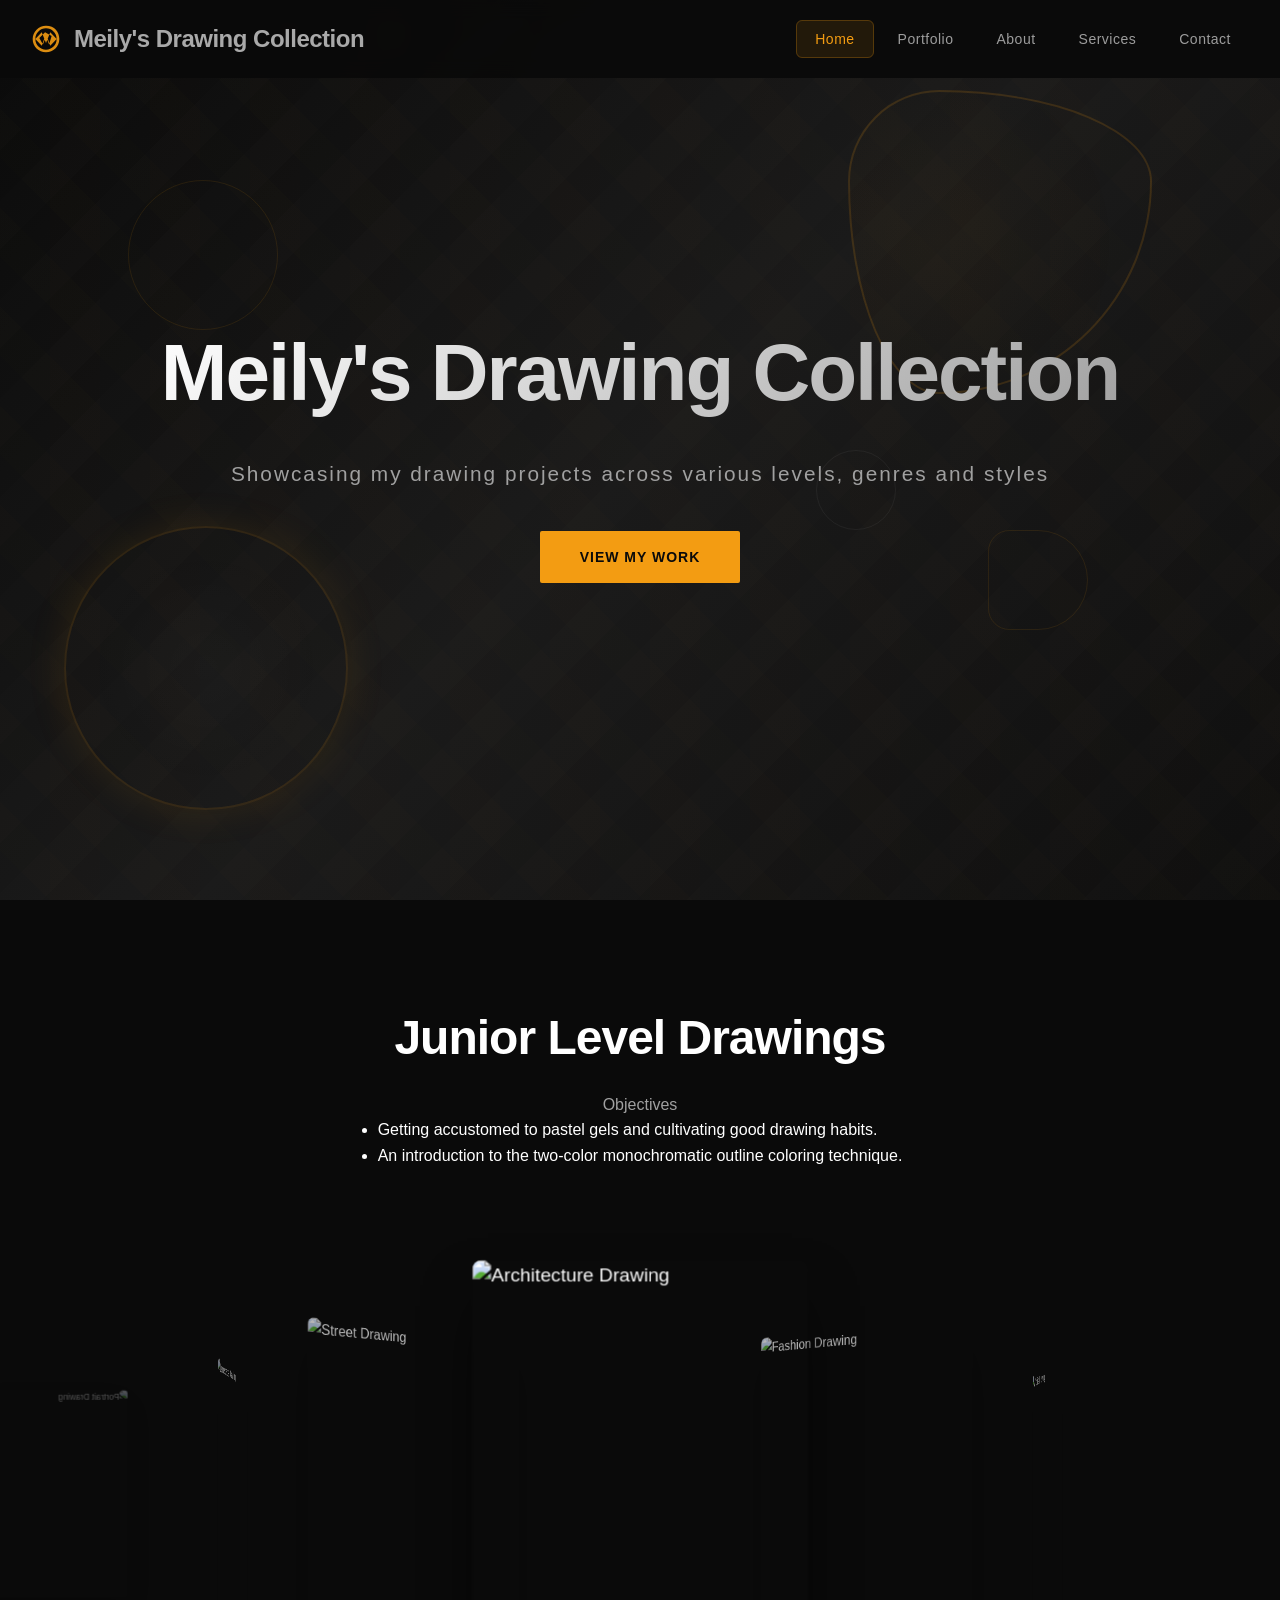
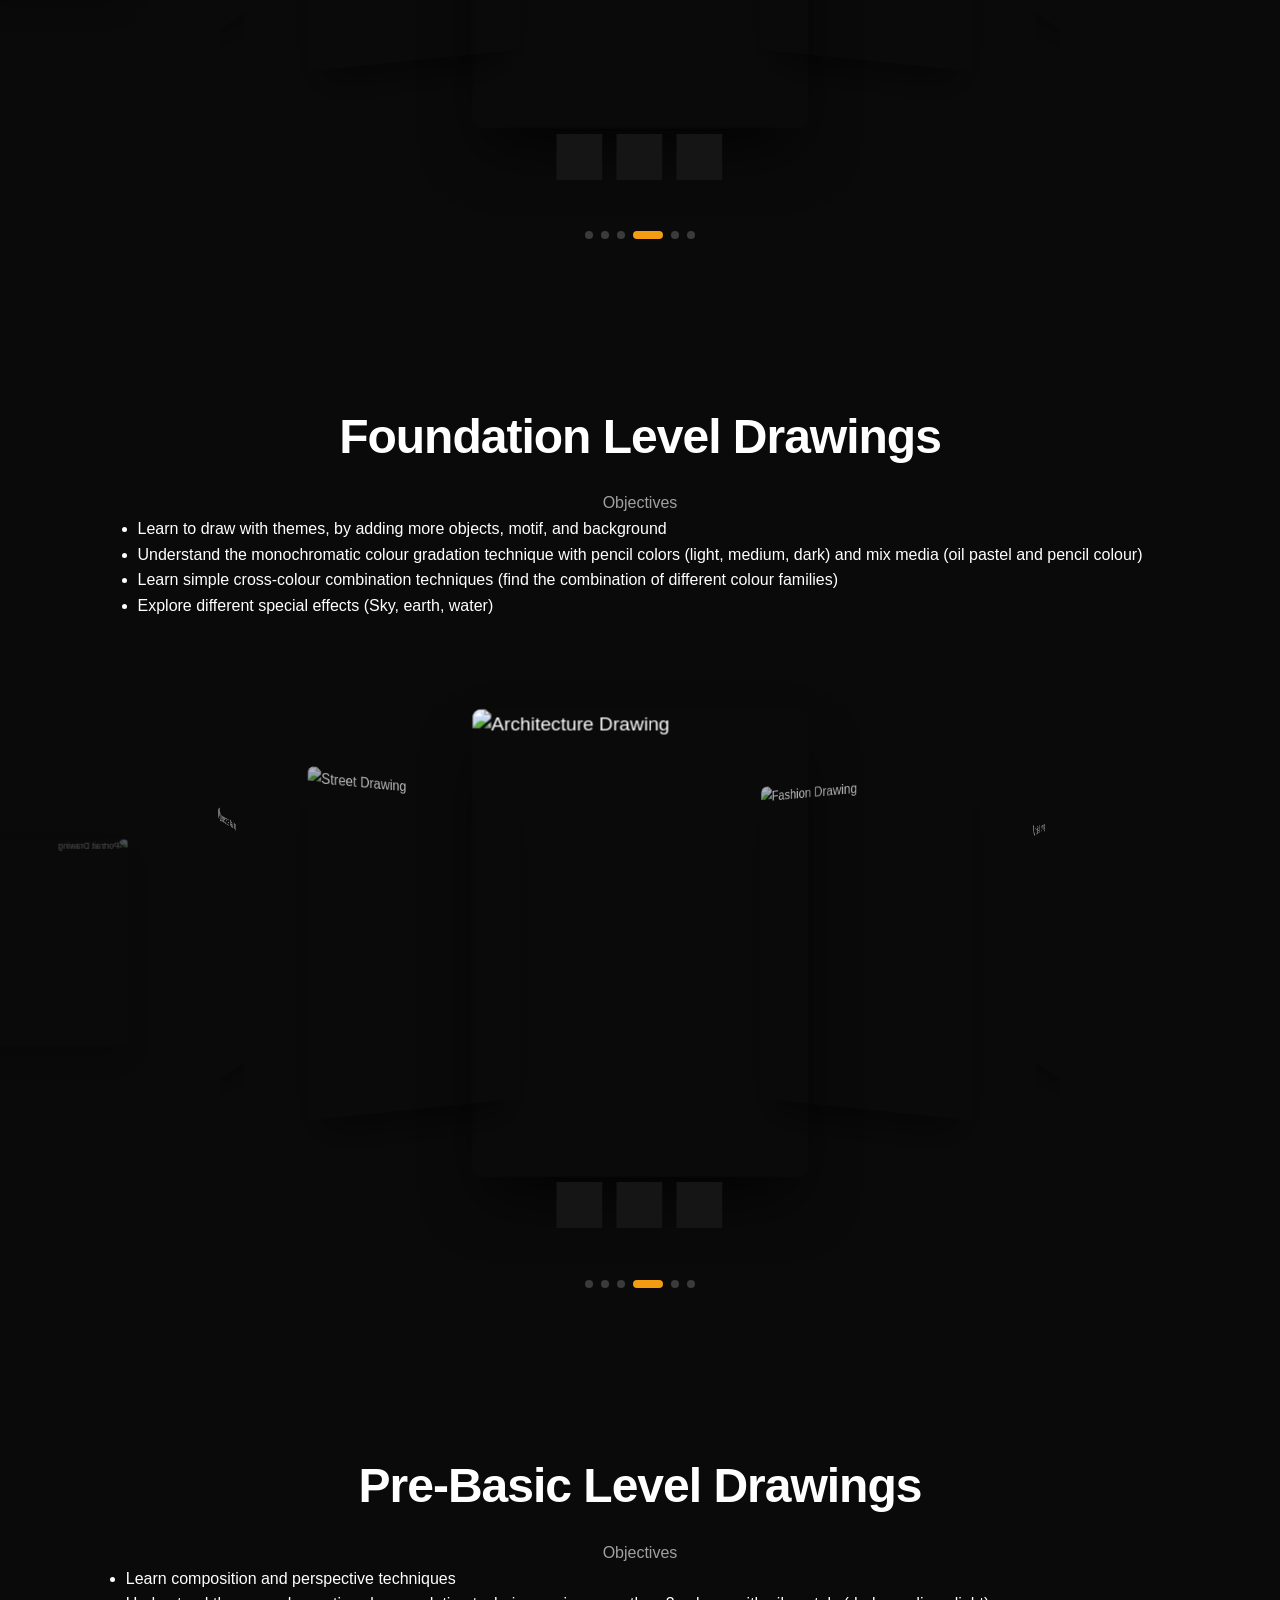
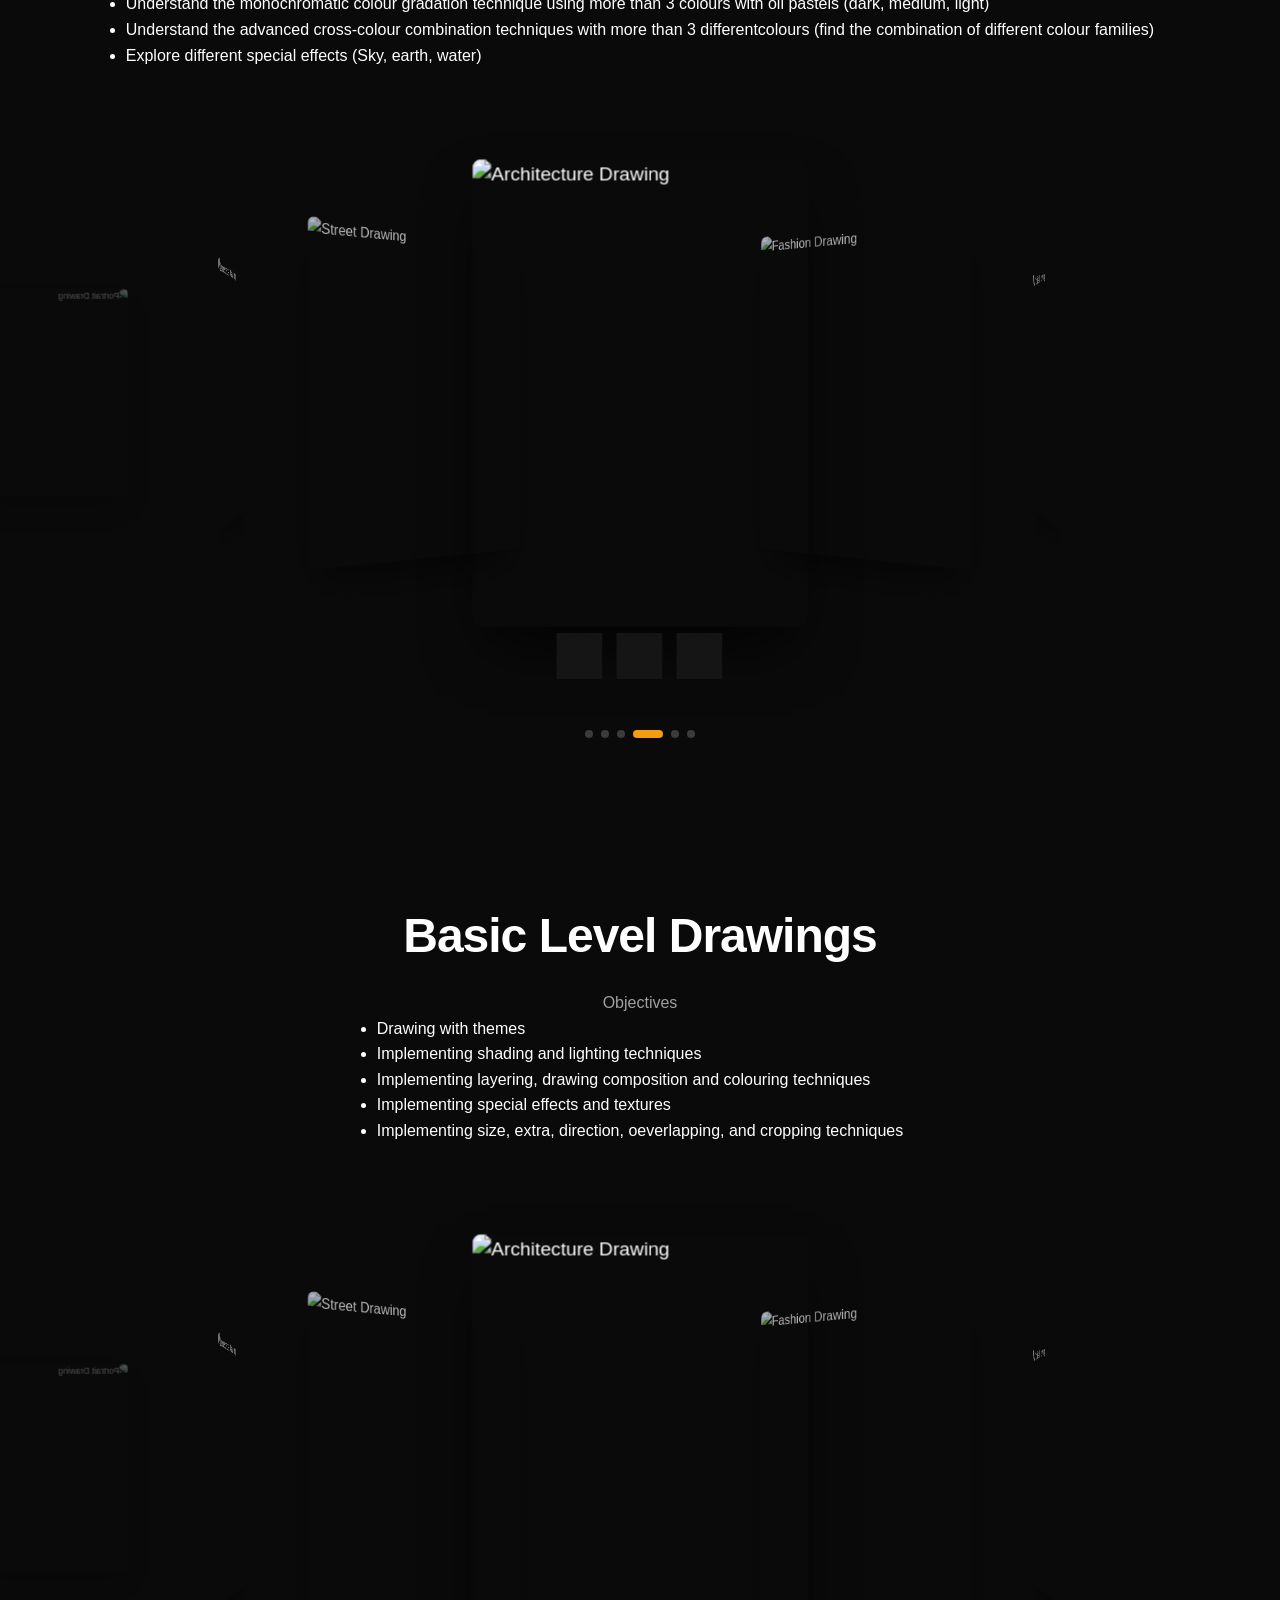
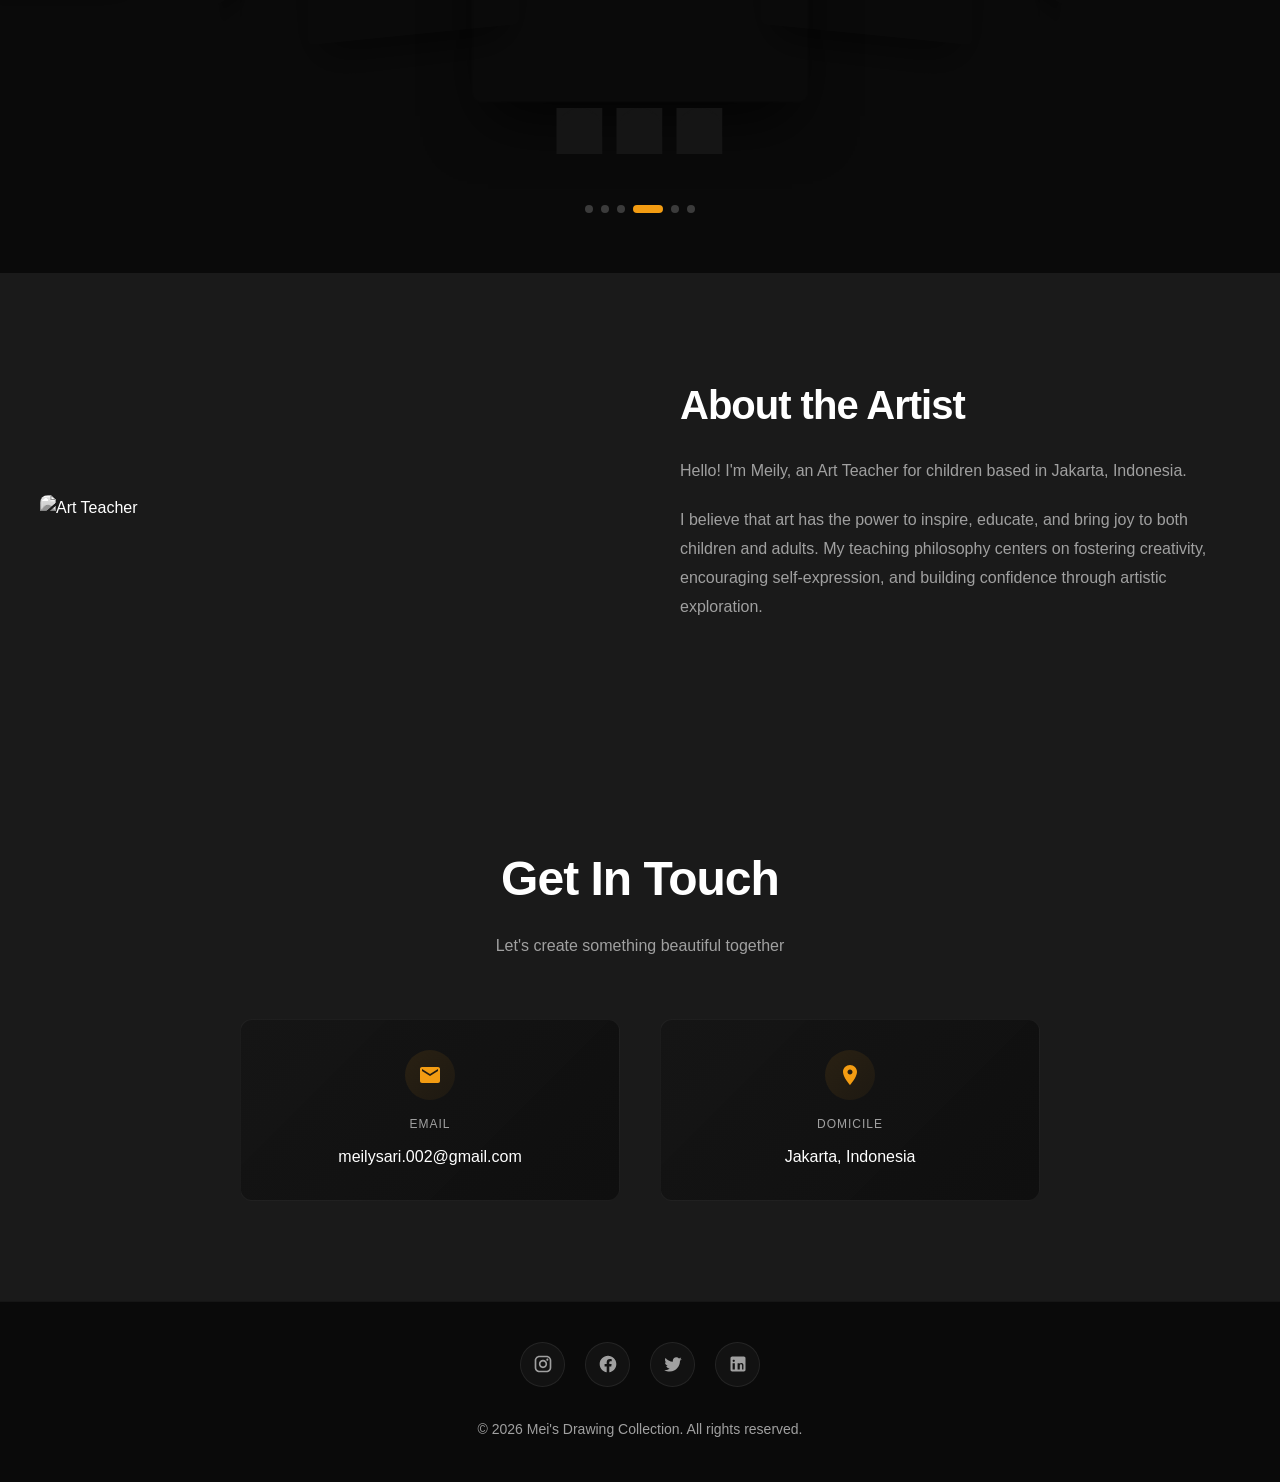
==== commit aaf240b1: "image quality to 660" ====
--- a/index.html
+++ b/index.html
@@ -70,31 +70,31 @@
             <div class="coverflow-container" id="coverflowContainer">
                 <!-- Junior Drawing 1 -->
                 <div class="coverflow-item" data-index="0">
-                    <img src="https://1drv.ms/i/c/ac53d8ec6e57d956/IQS_cByRU0D2QLh5yYr8UnWiAbpemM-QkU2bBr7iDI1usyY?width=2480&height=256" alt="Portrait Drawing" class="portfolio-image">
+                    <img src="https://1drv.ms/i/c/ac53d8ec6e57d956/IQS_cByRU0D2QLh5yYr8UnWiAbpemM-QkU2bBr7iDI1usyY?width=2480&height=660" alt="Portrait Drawing" class="portfolio-image">
                 </div>
                 <!-- Junior Drawing 2 -->
                 <div class="coverflow-item" data-index="1">
-                    <img src="https://1drv.ms/i/c/ac53d8ec6e57d956/IQTS1OLnjafGT5siJeo9fgveAVx5fYFuPhZshMGn3Wwfw8M?width=2480&height=256" alt="Landscape Drawing" class="portfolio-image">
+                    <img src="https://1drv.ms/i/c/ac53d8ec6e57d956/IQTS1OLnjafGT5siJeo9fgveAVx5fYFuPhZshMGn3Wwfw8M?width=2480&height=660" alt="Landscape Drawing" class="portfolio-image">
                     
                 </div>
                 <!-- Junior Drawing 3 -->
                 <div class="coverflow-item" data-index="2">
-                    <img src="https://1drv.ms/i/c/ac53d8ec6e57d956/IQTyA7u1B7Q7RIpHFqXCAoz4AY5opsoiIgbyuAWOi-Kr_eg?width=2480&height=256" alt="Street Drawing" class="portfolio-image">
+                    <img src="https://1drv.ms/i/c/ac53d8ec6e57d956/IQTyA7u1B7Q7RIpHFqXCAoz4AY5opsoiIgbyuAWOi-Kr_eg?width=2480&height=660" alt="Street Drawing" class="portfolio-image">
                 </div>
 
                 <!-- Junior Drawing 4 -->
                 <div class="coverflow-item" data-index="3">
-                    <img src="https://1drv.ms/i/c/ac53d8ec6e57d956/IQRDZ-bz1NCDS4A3jJJdZtBjARpxjvk1rSzqmfIIe0i3tC4?width=2480&height=256" alt="Architecture Drawing" class="portfolio-image">
+                    <img src="https://1drv.ms/i/c/ac53d8ec6e57d956/IQRDZ-bz1NCDS4A3jJJdZtBjARpxjvk1rSzqmfIIe0i3tC4?width=2480&height=660" alt="Architecture Drawing" class="portfolio-image">
                 </div>
 
                 <!-- Junior Drawing 5 -->
                 <div class="coverflow-item" data-index="4">
-                    <img src="https://1drv.ms/i/c/ac53d8ec6e57d956/IQQ0sqCBtdqTSKTWullDzIZnAU0PYhQfrq-JQfpkmzqGZqA?width=2480&height=256" alt="Fashion Drawing" class="portfolio-image">
+                    <img src="https://1drv.ms/i/c/ac53d8ec6e57d956/IQQ0sqCBtdqTSKTWullDzIZnAU0PYhQfrq-JQfpkmzqGZqA?width=2480&height=660" alt="Fashion Drawing" class="portfolio-image">
                 </div>
 
                 <!-- Junior Drawing 6 -->
                 <div class="coverflow-item" data-index="5">
-                    <img src="https://1drv.ms/i/c/ac53d8ec6e57d956/IQTMW1s9boGtTb4WKSRE-piTAdl590g84OwEQRVhMoJdUvs?width=2480&height=256" alt="Wildlife Drawing" class="portfolio-image">
+                    <img src="https://1drv.ms/i/c/ac53d8ec6e57d956/IQTMW1s9boGtTb4WKSRE-piTAdl590g84OwEQRVhMoJdUvs?width=2480&height=660" alt="Wildlife Drawing" class="portfolio-image">
                 </div>
                 <!-- Abstract Photography -->
                 <!--<div class="coverflow-item" data-index="8">
@@ -144,7 +144,7 @@
             <div class="coverflow-container" id="coverflowContainer">
                 <!-- Foundation Drawing 1 -->
                 <div class="coverflow-item" data-index="0">
-                    <img src="https://1drv.ms/i/c/ac53d8ec6e57d956/IQSWNCsLBwFbQ6fz2uQ-r8HSATMRu3AS4cfFN5zoYkMJx1E?width=2480&height=256" alt="Portrait Drawing" class="portfolio-image">
+                    <img src="https://1drv.ms/i/c/ac53d8ec6e57d956/IQSWNCsLBwFbQ6fz2uQ-r8HSATMRu3AS4cfFN5zoYkMJx1E?width=2480&height=660" alt="Portrait Drawing" class="portfolio-image">
                 </div>
                 <!-- Foundation Drawing 2 -->
                 <div class="coverflow-item" data-index="1">
@@ -153,22 +153,22 @@
                 </div>
                 <!-- Foundation Drawing 3 -->
                 <div class="coverflow-item" data-index="2">
-                    <img src="https://1drv.ms/i/c/ac53d8ec6e57d956/IQSkswN0p1rHSI88GBc-TbpbAW6RVn9dn4uGPL_x42WJu9o?width=2480&height=256" alt="Street Drawing" class="portfolio-image">
+                    <img src="https://1drv.ms/i/c/ac53d8ec6e57d956/IQSkswN0p1rHSI88GBc-TbpbAW6RVn9dn4uGPL_x42WJu9o?width=2480&height=660" alt="Street Drawing" class="portfolio-image">
                 </div>
 
                 <!-- Foundation Drawing 4 -->
                 <div class="coverflow-item" data-index="3">
-                    <img src="https://1drv.ms/i/c/ac53d8ec6e57d956/IQQu_nNlv7tHSKlqtZttVCTJAeBP2eTy2xMZ0EFdc08DO5M?width=2480&height=256" alt="Architecture Drawing" class="portfolio-image">
+                    <img src="https://1drv.ms/i/c/ac53d8ec6e57d956/IQQu_nNlv7tHSKlqtZttVCTJAeBP2eTy2xMZ0EFdc08DO5M?width=2480&height=660" alt="Architecture Drawing" class="portfolio-image">
                 </div>
 
                 <!-- Foundation Drawing 5 -->
                 <div class="coverflow-item" data-index="4">
-                    <img src="https://1drv.ms/i/c/ac53d8ec6e57d956/IQSXV2JmoSSgRYufLZB0fKK7AXeuS8HQcHvTeXnT1GhcDas?width=2480&height=256" alt="Fashion Drawing" class="portfolio-image">
+                    <img src="https://1drv.ms/i/c/ac53d8ec6e57d956/IQSXV2JmoSSgRYufLZB0fKK7AXeuS8HQcHvTeXnT1GhcDas?width=2480&height=660" alt="Fashion Drawing" class="portfolio-image">
                 </div>
 
                 <!-- Foundation Drawing 6 -->
                 <div class="coverflow-item" data-index="5">
-                    <img src="https://1drv.ms/i/c/ac53d8ec6e57d956/IQRs0Eh4pd7cS4papZ_iqMKFATzjIu4_vVZjsiC5MT-ZZ34?width=2480&height=256" alt="Wildlife Drawing" class="portfolio-image">
+                    <img src="https://1drv.ms/i/c/ac53d8ec6e57d956/IQRs0Eh4pd7cS4papZ_iqMKFATzjIu4_vVZjsiC5MT-ZZ34?width=2480&height=660" alt="Wildlife Drawing" class="portfolio-image">
                 </div>
                 <!-- Abstract Photography -->
                 <!--<div class="coverflow-item" data-index="8">
@@ -218,31 +218,31 @@
             <div class="coverflow-container" id="coverflowContainer">
                 <!-- Pre-Basic Drawing 1 -->
                 <div class="coverflow-item" data-index="0">
-                    <img src="https://1drv.ms/i/c/ac53d8ec6e57d956/IQQAeWqKDW1qQKhaoYwKQlDtASf3zjdlOy9q5lyRW7J_QLQ?width=2480&height=256" alt="Portrait Drawing" class="portfolio-image">
+                    <img src="https://1drv.ms/i/c/ac53d8ec6e57d956/IQQAeWqKDW1qQKhaoYwKQlDtASf3zjdlOy9q5lyRW7J_QLQ?width=2480&height=660" alt="Portrait Drawing" class="portfolio-image">
                 </div>
                 <!-- Pre-Basic Drawing 2 -->
                 <div class="coverflow-item" data-index="1">
-                    <img src="https://1drv.ms/i/c/ac53d8ec6e57d956/IQTOZ1M8II9bQIkeyuDFEhkMARwSdK5l62nOsVb9jpmTemU?width=2480&height=256" alt="Landscape Drawing" class="portfolio-image">
+                    <img src="https://1drv.ms/i/c/ac53d8ec6e57d956/IQTOZ1M8II9bQIkeyuDFEhkMARwSdK5l62nOsVb9jpmTemU?width=2480&height=660" alt="Landscape Drawing" class="portfolio-image">
                     
                 </div>
                 <!-- Pre-Basic Drawing 3 -->
                 <div class="coverflow-item" data-index="2">
-                    <img src="https://1drv.ms/i/c/ac53d8ec6e57d956/IQTDYm2jk_3nTIzMnhi0eeBcAYHfVdTlymjMWyVwSQEhYd4?width=2480&height=256" alt="Street Drawing" class="portfolio-image">
+                    <img src="https://1drv.ms/i/c/ac53d8ec6e57d956/IQTDYm2jk_3nTIzMnhi0eeBcAYHfVdTlymjMWyVwSQEhYd4?width=2480&height=660" alt="Street Drawing" class="portfolio-image">
                 </div>
 
                 <!-- Pre-Basic Drawing 4 -->
                 <div class="coverflow-item" data-index="3">
-                    <img src="https://1drv.ms/i/c/ac53d8ec6e57d956/IQSrlkfFq1x5SINfSPZ2ayxOAR9Qou7nVuxqUqpHC5LKtNc?width=2480&height=256" alt="Architecture Drawing" class="portfolio-image">
+                    <img src="https://1drv.ms/i/c/ac53d8ec6e57d956/IQSrlkfFq1x5SINfSPZ2ayxOAR9Qou7nVuxqUqpHC5LKtNc?width=2480&height=660" alt="Architecture Drawing" class="portfolio-image">
                 </div>
 
                 <!-- Pre-Basic Drawing 5 -->
                 <div class="coverflow-item" data-index="4">
-                    <img src="https://1drv.ms/i/c/ac53d8ec6e57d956/IQRI-XZBQyeQSI5T9npsSO2HAUjNFqZ8kS6ljIBe_EnW0eo?width=2480&height=256" alt="Fashion Drawing" class="portfolio-image">
+                    <img src="https://1drv.ms/i/c/ac53d8ec6e57d956/IQRI-XZBQyeQSI5T9npsSO2HAUjNFqZ8kS6ljIBe_EnW0eo?width=2480&height=660" alt="Fashion Drawing" class="portfolio-image">
                 </div>
 
                 <!-- Pre-Basic Drawing 6 -->
                 <div class="coverflow-item" data-index="5">
-                    <img src="https://1drv.ms/i/c/ac53d8ec6e57d956/IQSFVZG0YzTWQ74MFVZorl_1ARPiP-Ya-sXHn2FUtM6LXIU?width=2480&height=256" alt="Wildlife Drawing" class="portfolio-image">
+                    <img src="https://1drv.ms/i/c/ac53d8ec6e57d956/IQSFVZG0YzTWQ74MFVZorl_1ARPiP-Ya-sXHn2FUtM6LXIU?width=2480&height=660" alt="Wildlife Drawing" class="portfolio-image">
                 </div>
                 <!-- Abstract Photography -->
                 <!--<div class="coverflow-item" data-index="8">
@@ -293,31 +293,31 @@
             <div class="coverflow-container" id="coverflowContainer">
                 <!-- Basic Drawing 1 -->
                 <div class="coverflow-item" data-index="0">
-                    <img src="https://1drv.ms/i/c/ac53d8ec6e57d956/IQTKzC-yybvfSLtLT88i1mBKAaKcC4fNEXTgP5IoyNUe8Ws?width=2480&height=256" alt="Portrait Drawing" class="portfolio-image">
+                    <img src="https://1drv.ms/i/c/ac53d8ec6e57d956/IQTKzC-yybvfSLtLT88i1mBKAaKcC4fNEXTgP5IoyNUe8Ws?width=2480&height=660" alt="Portrait Drawing" class="portfolio-image">
                 </div>
                 <!-- Basic Drawing 2 -->
                 <div class="coverflow-item" data-index="1">
-                    <img src="https://1drv.ms/i/c/ac53d8ec6e57d956/IQQFf2k0BH7kQ640QMtTdHdTAUvcfWUpz7dK6K3Vx41WxgA?width=2480&height=256" alt="Landscape Drawing" class="portfolio-image">
+                    <img src="https://1drv.ms/i/c/ac53d8ec6e57d956/IQQFf2k0BH7kQ640QMtTdHdTAUvcfWUpz7dK6K3Vx41WxgA?width=2480&height=660" alt="Landscape Drawing" class="portfolio-image">
                     
                 </div>
                 <!-- Basic Drawing 3 -->
                 <div class="coverflow-item" data-index="2">
-                    <img src="https://1drv.ms/i/c/ac53d8ec6e57d956/IQSzzYYwr26qSIMddDw9fnLbAf8ra4J8HywTCMDiZYDH3gc?width=2480&height=256" alt="Street Drawing" class="portfolio-image">
+                    <img src="https://1drv.ms/i/c/ac53d8ec6e57d956/IQSzzYYwr26qSIMddDw9fnLbAf8ra4J8HywTCMDiZYDH3gc?width=2480&height=660" alt="Street Drawing" class="portfolio-image">
                 </div>
 
                 <!-- Basic Drawing 4 -->
                 <div class="coverflow-item" data-index="3">
-                    <img src="https://1drv.ms/i/c/ac53d8ec6e57d956/IQThh3lCISM0TazIjFVaZfEmASKYkpka36nOVbVYyhDSIsE?width=2480&height=256" alt="Architecture Drawing" class="portfolio-image">
+                    <img src="https://1drv.ms/i/c/ac53d8ec6e57d956/IQThh3lCISM0TazIjFVaZfEmASKYkpka36nOVbVYyhDSIsE?width=2480&height=660" alt="Architecture Drawing" class="portfolio-image">
                 </div>
 
                 <!-- Basic Drawing 5 -->
                 <div class="coverflow-item" data-index="4">
-                    <img src="https://1drv.ms/i/c/ac53d8ec6e57d956/IQTJ8Bqe7aH-SZYH2toYT8FQAW89zy2e1qJDPk2lbz5c_Hw?width=2480&height=256" alt="Fashion Drawing" class="portfolio-image">
+                    <img src="https://1drv.ms/i/c/ac53d8ec6e57d956/IQTJ8Bqe7aH-SZYH2toYT8FQAW89zy2e1qJDPk2lbz5c_Hw?width=2480&height=660" alt="Fashion Drawing" class="portfolio-image">
                 </div>
 
                 <!-- Basic Drawing 6 -->
                 <div class="coverflow-item" data-index="5">
-                    <img src="https://1drv.ms/i/c/ac53d8ec6e57d956/IQSaPSbjR32wQ4ygFQj7kuomAWgK1NWvcYb4Y90yPt_1RUQ?width=2480&height=256" alt="Wildlife Drawing" class="portfolio-image">
+                    <img src="https://1drv.ms/i/c/ac53d8ec6e57d956/IQSaPSbjR32wQ4ygFQj7kuomAWgK1NWvcYb4Y90yPt_1RUQ?width=2480&height=660" alt="Wildlife Drawing" class="portfolio-image">
                 </div>
                 <!-- Abstract Photography -->
                 <!--<div class="coverflow-item" data-index="8">
